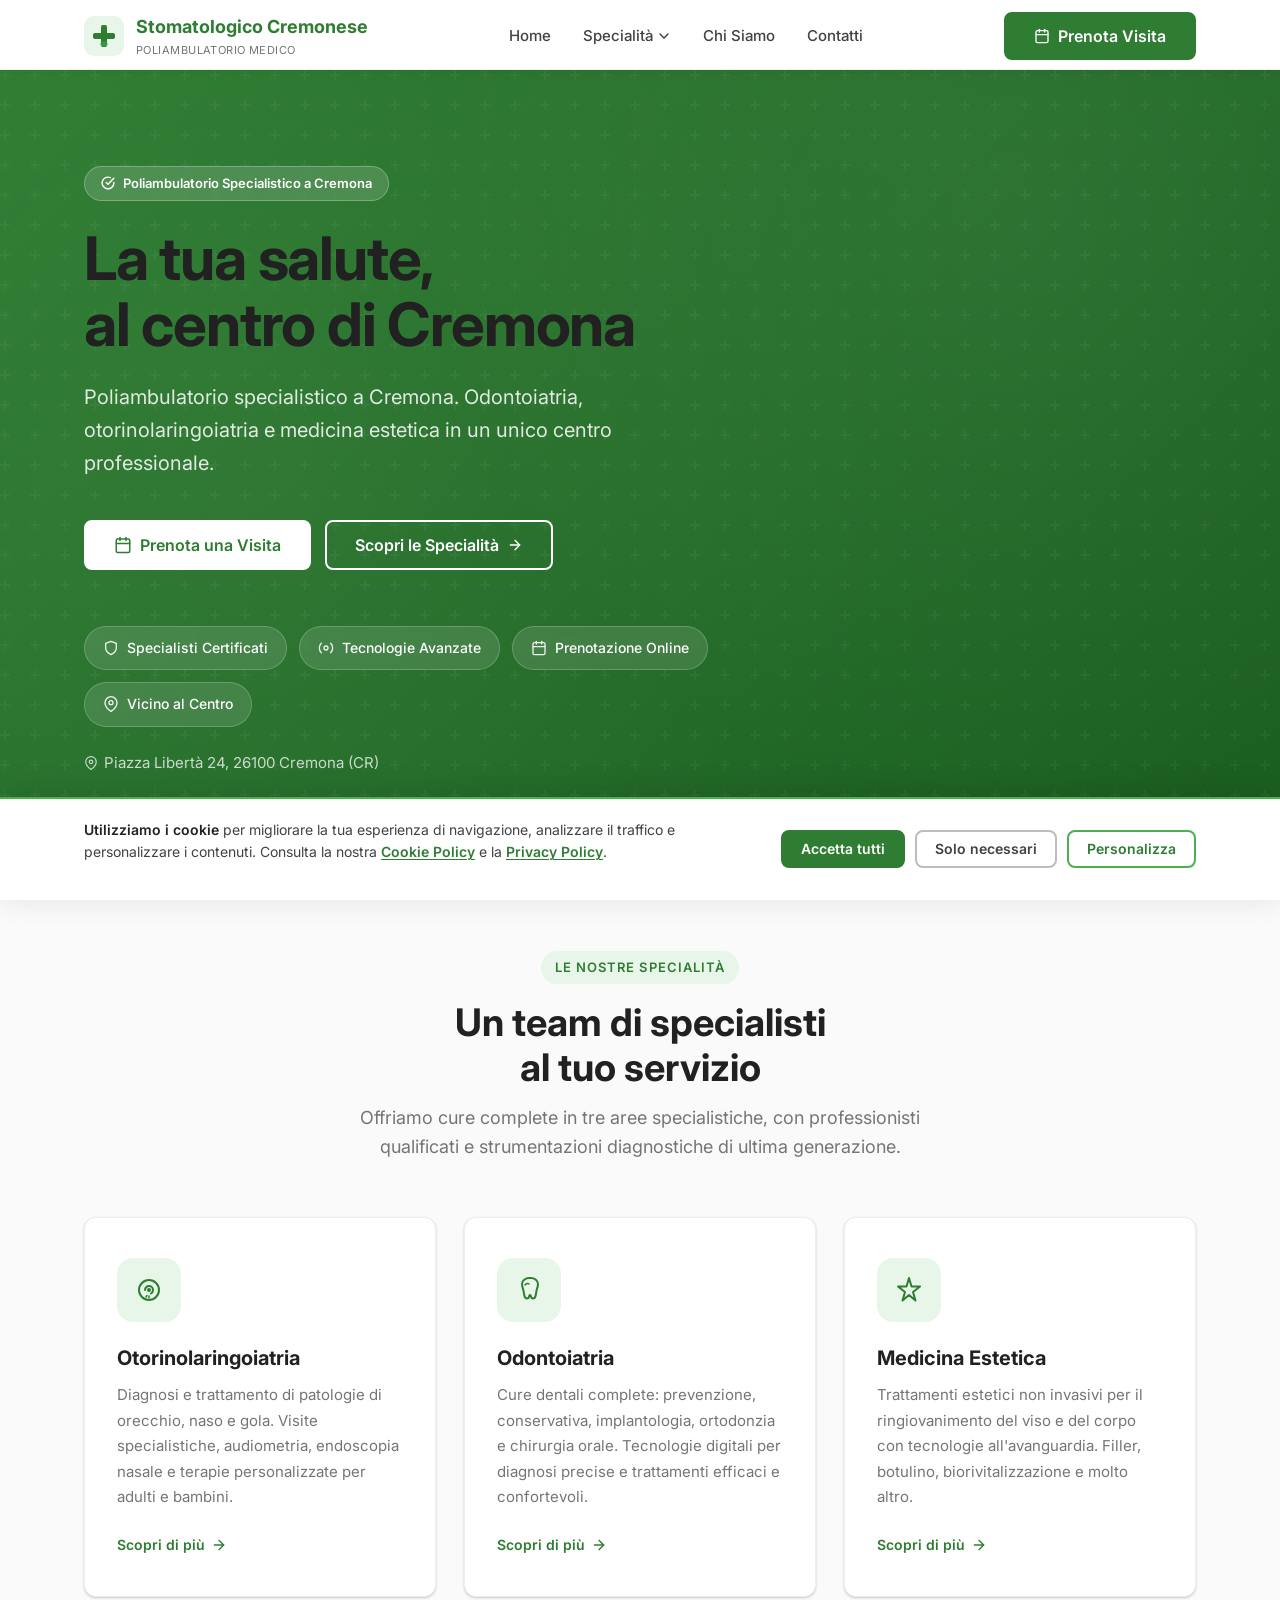
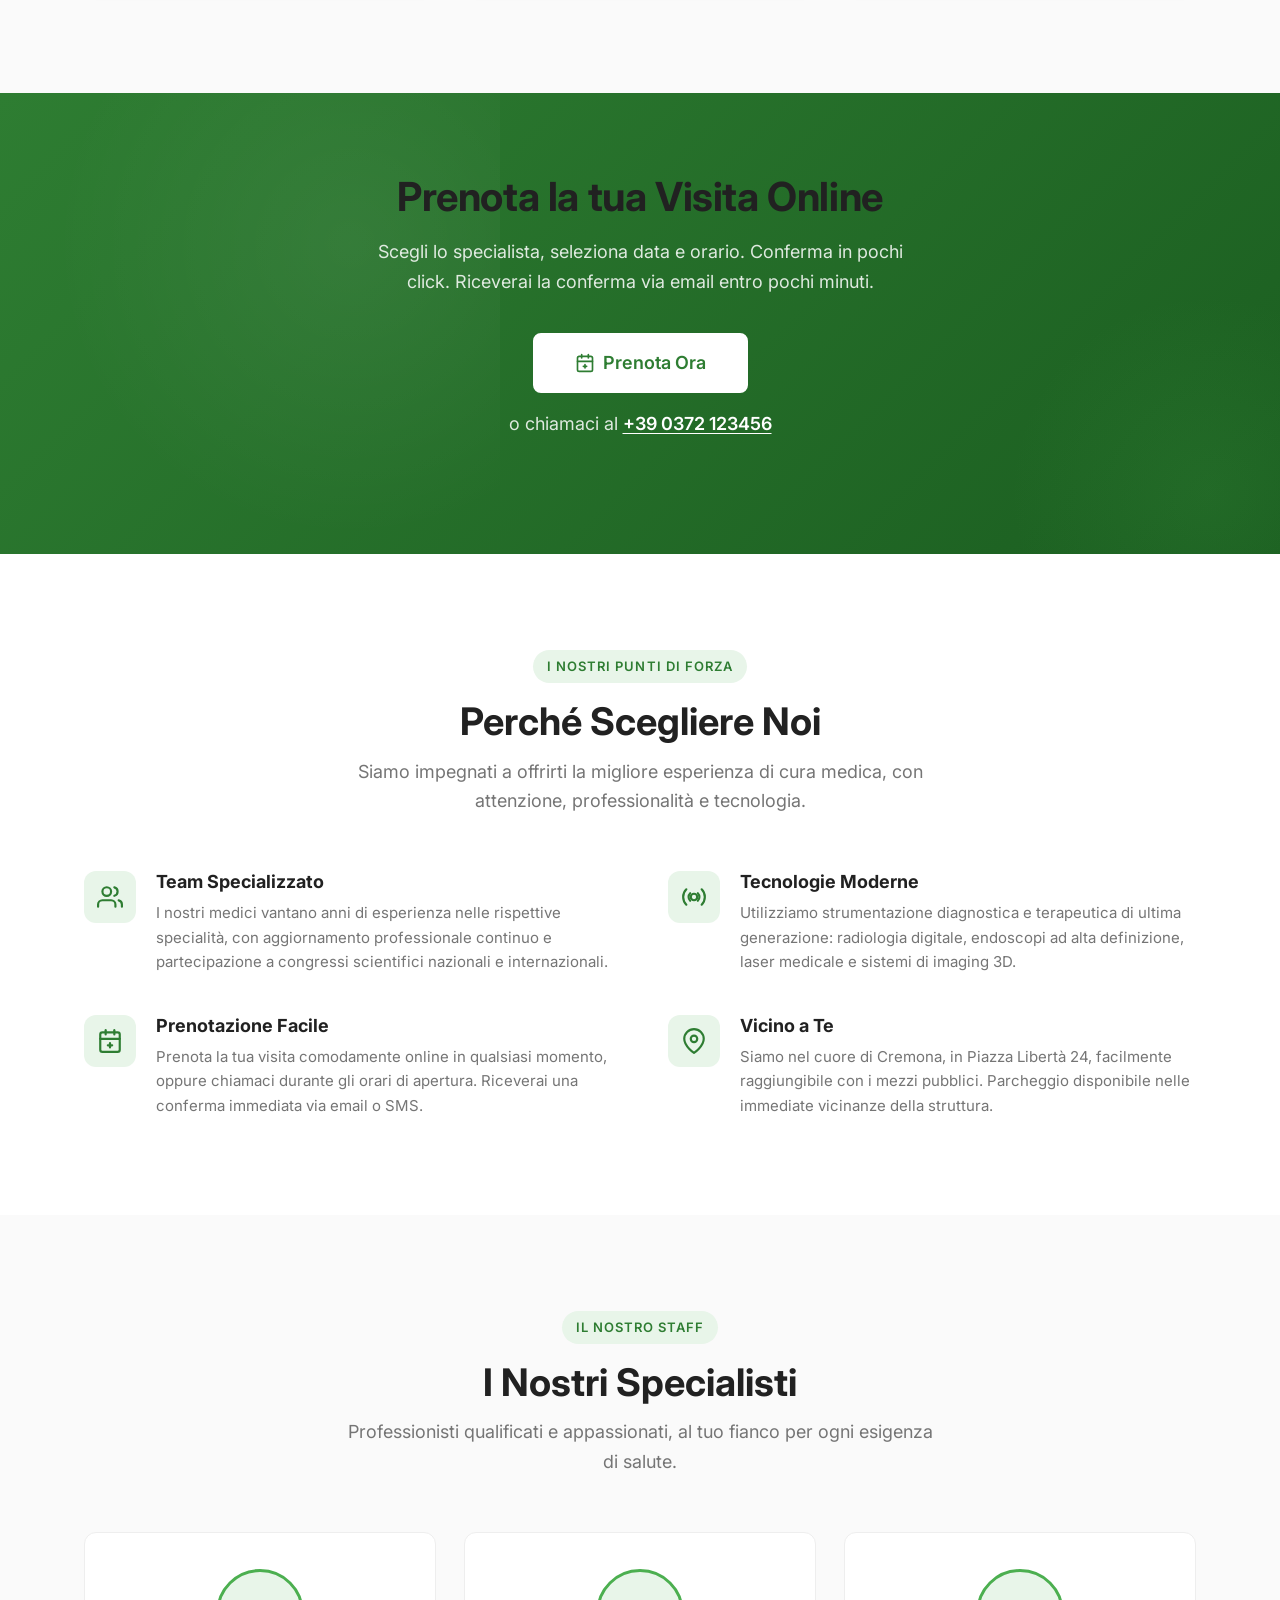
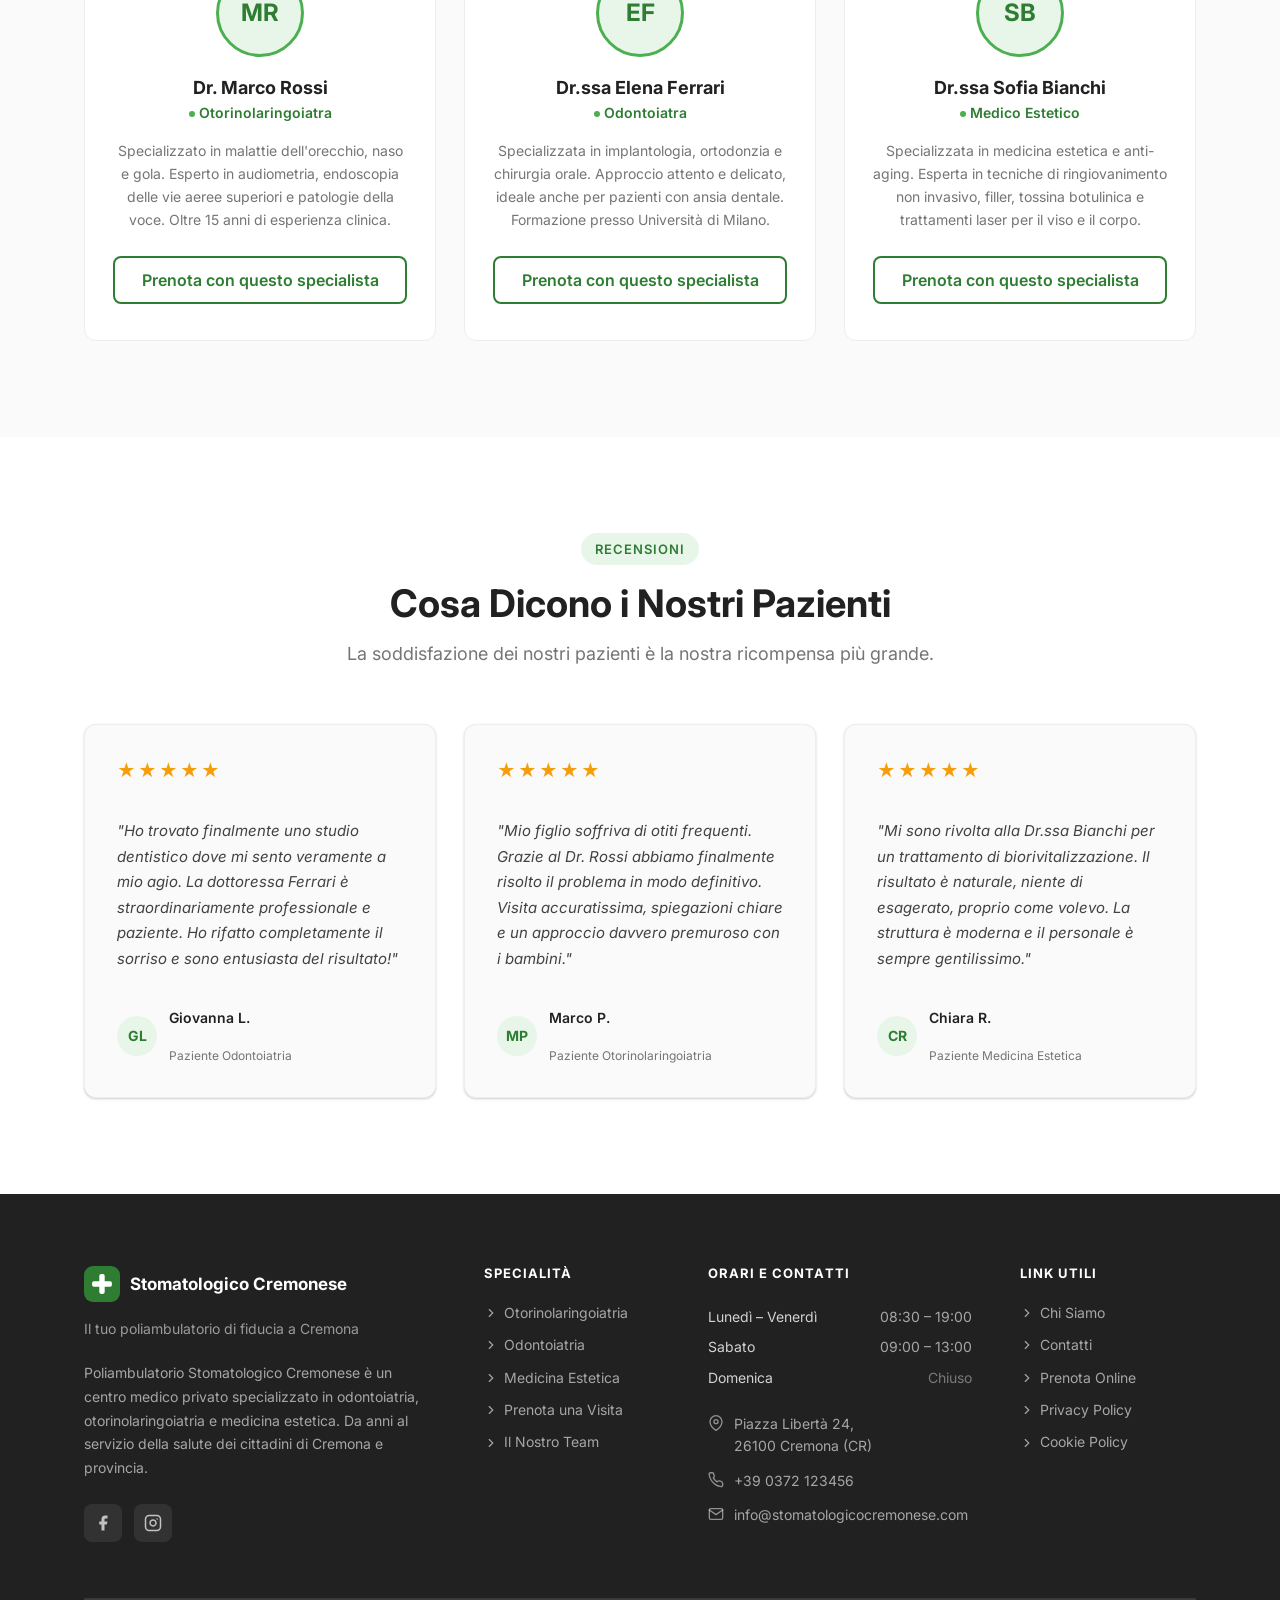
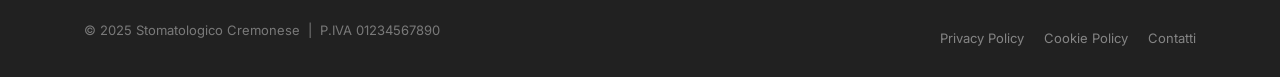
==== index.html @ 25b188da "Add initial site structure: homepage, CSS, specialty pages, booking and about pages - index.html: fu" ====
<!DOCTYPE html>
<html lang="it">
<head>
  <meta charset="UTF-8" />
  <meta name="viewport" content="width=device-width, initial-scale=1.0" />

  <!-- SEO -->
  <title>Poliambulatorio a Cremona | Dentista, Otorinolaringoiatra | Stomatologico Cremonese</title>
  <meta name="description" content="Poliambulatorio medico a Cremona. Specialisti in odontoiatria, otorinolaringoiatria e medicina estetica. Prenota online. Piazza Libertà 24, Cremona." />
  <meta name="keywords" content="poliambulatorio Cremona, dentista Cremona, otorinolaringoiatria Cremona, medicina estetica Cremona" />
  <link rel="canonical" href="https://www.stomatologicocremonese.com/" />
  <link rel="alternate" hreflang="it" href="https://www.stomatologicocremonese.com/" />

  <!-- Open Graph -->
  <meta property="og:type" content="website" />
  <meta property="og:locale" content="it_IT" />
  <meta property="og:title" content="Poliambulatorio a Cremona | Dentista, Otorinolaringoiatra | Stomatologico Cremonese" />
  <meta property="og:description" content="Poliambulatorio medico a Cremona. Specialisti in odontoiatria, otorinolaringoiatria e medicina estetica. Prenota online. Piazza Libertà 24, Cremona." />
  <meta property="og:image" content="https://www.stomatologicocremonese.com/images/og-image.jpg" />
  <meta property="og:url" content="https://www.stomatologicocremonese.com/" />

  <!-- Twitter Card -->
  <meta name="twitter:card" content="summary_large_image" />
  <meta name="twitter:title" content="Poliambulatorio a Cremona | Stomatologico Cremonese" />
  <meta name="twitter:description" content="Poliambulatorio medico a Cremona. Specialisti in odontoiatria, otorinolaringoiatria e medicina estetica. Prenota online." />
  <meta name="twitter:image" content="https://www.stomatologicocremonese.com/images/og-image.jpg" />

  <!-- Favicon -->
  <link rel="icon" type="image/svg+xml" href="/images/favicon.svg" />

  <!-- Fonts -->
  <link rel="preconnect" href="https://fonts.googleapis.com" />
  <link rel="preconnect" href="https://fonts.gstatic.com" crossorigin />
  <link href="https://fonts.googleapis.com/css2?family=Inter:wght@400;500;600;700&display=swap" rel="stylesheet" />

  <!-- Stylesheet -->
  <link rel="stylesheet" href="/css/style.css" />

  <!-- JSON-LD Structured Data -->
  <script type="application/ld+json">
  {
    "@context": "https://schema.org",
    "@type": "MedicalOrganization",
    "name": "Poliambulatorio Stomatologico Cremonese",
    "url": "https://www.stomatologicocremonese.com/",
    "logo": "https://www.stomatologicocremonese.com/images/logo.svg",
    "telephone": "+390372123456",
    "email": "info@stomatologicocremonese.com",
    "address": {
      "@type": "PostalAddress",
      "streetAddress": "Piazza Libertà 24",
      "addressLocality": "Cremona",
      "addressRegion": "CR",
      "postalCode": "26100",
      "addressCountry": "IT"
    },
    "medicalSpecialty": [
      "Otolaryngology",
      "Dentistry",
      "AestheticMedicine"
    ],
    "openingHoursSpecification": [
      {
        "@type": "OpeningHoursSpecification",
        "dayOfWeek": ["Monday","Tuesday","Wednesday","Thursday","Friday"],
        "opens": "08:30",
        "closes": "19:00"
      },
      {
        "@type": "OpeningHoursSpecification",
        "dayOfWeek": "Saturday",
        "opens": "09:00",
        "closes": "13:00"
      }
    ],
    "geo": {
      "@type": "GeoCoordinates",
      "latitude": 45.1333,
      "longitude": 10.0227
    }
  }
  </script>

  <style>
    *, *::before, *::after { box-sizing: border-box; margin: 0; padding: 0; }

    :root {
      --green-dark: #2E7D32;
      --green-mid: #388E3C;
      --green-light: #4CAF50;
      --green-xlight: #E8F5E9;
      --green-darkest: #1B5E20;
      --white: #ffffff;
      --gray-50: #FAFAFA;
      --gray-100: #F5F5F5;
      --gray-200: #EEEEEE;
      --gray-400: #BDBDBD;
      --gray-600: #757575;
      --gray-800: #424242;
      --gray-900: #212121;
      --font: 'Inter', system-ui, -apple-system, sans-serif;
      --radius: 12px;
      --radius-sm: 8px;
      --shadow: 0 4px 24px rgba(0,0,0,0.08);
      --shadow-md: 0 8px 32px rgba(0,0,0,0.12);
      --transition: 0.25s ease;
    }

    html { scroll-behavior: smooth; }

    body {
      font-family: var(--font);
      font-size: 16px;
      line-height: 1.6;
      color: var(--gray-900);
      background: var(--white);
      overflow-x: hidden;
    }

    a { color: inherit; text-decoration: none; }
    img { max-width: 100%; display: block; }
    ul { list-style: none; }

    .container {
      width: 100%;
      max-width: 1160px;
      margin: 0 auto;
      padding: 0 24px;
    }

    .section-label {
      display: inline-block;
      background: var(--green-xlight);
      color: var(--green-dark);
      font-size: 13px;
      font-weight: 600;
      letter-spacing: 0.08em;
      text-transform: uppercase;
      padding: 6px 14px;
      border-radius: 100px;
      margin-bottom: 16px;
    }

    .section-title {
      font-size: clamp(26px, 4vw, 38px);
      font-weight: 700;
      line-height: 1.2;
      color: var(--gray-900);
      margin-bottom: 12px;
    }

    .section-subtitle {
      font-size: 18px;
      color: var(--gray-600);
      max-width: 600px;
    }

    .section-header {
      text-align: center;
      margin-bottom: 56px;
    }

    .section-header .section-subtitle { margin: 0 auto; }

    .btn {
      display: inline-flex;
      align-items: center;
      gap: 8px;
      padding: 14px 28px;
      border-radius: var(--radius-sm);
      font-family: var(--font);
      font-size: 16px;
      font-weight: 600;
      cursor: pointer;
      border: 2px solid transparent;
      transition: all var(--transition);
      text-decoration: none;
      white-space: nowrap;
    }

    .btn-primary {
      background: var(--green-dark);
      color: var(--white);
      border-color: var(--green-dark);
    }
    .btn-primary:hover { background: var(--green-darkest); border-color: var(--green-darkest); }

    .btn-white {
      background: var(--white);
      color: var(--green-dark);
      border-color: var(--white);
    }
    .btn-white:hover { background: var(--green-xlight); }

    .btn-outline-white {
      background: transparent;
      color: var(--white);
      border-color: var(--white);
    }
    .btn-outline-white:hover { background: rgba(255,255,255,0.1); }

    .btn-outline {
      background: transparent;
      color: var(--green-dark);
      border-color: var(--green-dark);
    }
    .btn-outline:hover { background: var(--green-xlight); }

    /* ===================== HEADER / NAV ===================== */
    .site-header {
      position: sticky;
      top: 0;
      z-index: 1000;
      background: var(--white);
      border-bottom: 1px solid var(--gray-200);
      box-shadow: 0 2px 12px rgba(0,0,0,0.06);
    }

    .nav-inner {
      display: flex;
      align-items: center;
      justify-content: space-between;
      height: 72px;
      gap: 32px;
    }

    .nav-logo {
      display: flex;
      align-items: center;
      gap: 12px;
      font-weight: 700;
      font-size: 18px;
      color: var(--green-dark);
      flex-shrink: 0;
    }

    .nav-logo svg { flex-shrink: 0; }

    .nav-logo-text span {
      display: block;
      font-size: 11px;
      font-weight: 400;
      color: var(--gray-600);
      letter-spacing: 0.04em;
      text-transform: uppercase;
    }

    .nav-menu {
      display: flex;
      align-items: center;
      gap: 4px;
    }

    .nav-item { position: relative; }

    .nav-link {
      display: flex;
      align-items: center;
      gap: 4px;
      padding: 8px 14px;
      font-size: 15px;
      font-weight: 500;
      color: var(--gray-800);
      border-radius: var(--radius-sm);
      transition: all var(--transition);
      cursor: pointer;
      background: none;
      border: none;
      font-family: var(--font);
    }

    .nav-link:hover, .nav-link:focus-visible { background: var(--green-xlight); color: var(--green-dark); outline: none; }

    .nav-link svg { transition: transform var(--transition); }
    .nav-item:hover .nav-link svg, .nav-item:focus-within .nav-link svg { transform: rotate(180deg); }

    .dropdown {
      position: absolute;
      top: calc(100% + 8px);
      left: 0;
      min-width: 240px;
      background: var(--white);
      border: 1px solid var(--gray-200);
      border-radius: var(--radius);
      box-shadow: var(--shadow-md);
      padding: 8px;
      opacity: 0;
      visibility: hidden;
      transform: translateY(-8px);
      transition: all var(--transition);
      z-index: 100;
    }

    .nav-item:hover .dropdown,
    .nav-item:focus-within .dropdown { opacity: 1; visibility: visible; transform: translateY(0); }

    .dropdown-link {
      display: flex;
      align-items: center;
      gap: 10px;
      padding: 10px 14px;
      border-radius: var(--radius-sm);
      font-size: 14px;
      font-weight: 500;
      color: var(--gray-800);
      transition: all var(--transition);
    }

    .dropdown-link:hover { background: var(--green-xlight); color: var(--green-dark); }

    .dropdown-icon {
      width: 32px;
      height: 32px;
      background: var(--green-xlight);
      border-radius: 8px;
      display: flex;
      align-items: center;
      justify-content: center;
      flex-shrink: 0;
    }

    .nav-actions { display: flex; align-items: center; gap: 12px; }

    .hamburger {
      display: none;
      flex-direction: column;
      justify-content: center;
      gap: 5px;
      width: 40px;
      height: 40px;
      background: none;
      border: none;
      cursor: pointer;
      padding: 4px;
      border-radius: var(--radius-sm);
      transition: background var(--transition);
    }

    .hamburger:hover { background: var(--green-xlight); }

    .hamburger span {
      display: block;
      width: 24px;
      height: 2px;
      background: var(--gray-800);
      border-radius: 2px;
      transition: all var(--transition);
    }

    .nav-open .hamburger span:nth-child(1) { transform: translateY(7px) rotate(45deg); }
    .nav-open .hamburger span:nth-child(2) { opacity: 0; transform: scaleX(0); }
    .nav-open .hamburger span:nth-child(3) { transform: translateY(-7px) rotate(-45deg); }

    /* ===================== HERO ===================== */
    .hero {
      background: linear-gradient(135deg, var(--green-dark) 0%, var(--green-darkest) 100%);
      position: relative;
      overflow: hidden;
      padding: 96px 0 80px;
      color: var(--white);
    }

    .hero::before {
      content: '';
      position: absolute;
      inset: 0;
      background-image: radial-gradient(circle at 20% 50%, rgba(255,255,255,0.04) 0%, transparent 60%),
                        radial-gradient(circle at 80% 20%, rgba(255,255,255,0.05) 0%, transparent 50%);
    }

    .hero-pattern {
      position: absolute;
      inset: 0;
      opacity: 0.04;
      background-image: url("data:image/svg+xml,%3Csvg width='60' height='60' viewBox='0 0 60 60' xmlns='http://www.w3.org/2000/svg'%3E%3Cg fill='none' fill-rule='evenodd'%3E%3Cg fill='%23ffffff' fill-opacity='1'%3E%3Cpath d='M36 34v-4h-2v4h-4v2h4v4h2v-4h4v-2h-4zm0-30V0h-2v4h-4v2h4v4h2V6h4V4h-4zM6 34v-4H4v4H0v2h4v4h2v-4h4v-2H6zM6 4V0H4v4H0v2h4v4h2V6h4V4H6z'/%3E%3C/g%3E%3C/g%3E%3C/svg%3E");
    }

    .hero-inner {
      position: relative;
      z-index: 1;
      max-width: 760px;
    }

    .hero-badge {
      display: inline-flex;
      align-items: center;
      gap: 8px;
      background: rgba(255,255,255,0.15);
      border: 1px solid rgba(255,255,255,0.25);
      color: var(--white);
      font-size: 13px;
      font-weight: 600;
      padding: 6px 16px;
      border-radius: 100px;
      margin-bottom: 24px;
      backdrop-filter: blur(4px);
    }

    .hero h1 {
      font-size: clamp(34px, 5.5vw, 60px);
      font-weight: 700;
      line-height: 1.1;
      margin-bottom: 24px;
      letter-spacing: -0.02em;
    }

    .hero-sub {
      font-size: clamp(17px, 2vw, 20px);
      color: rgba(255,255,255,0.85);
      max-width: 600px;
      margin-bottom: 40px;
      line-height: 1.65;
    }

    .hero-actions {
      display: flex;
      flex-wrap: wrap;
      gap: 14px;
      margin-bottom: 56px;
    }

    .trust-badges {
      display: flex;
      flex-wrap: wrap;
      gap: 12px;
    }

    .trust-badge {
      display: flex;
      align-items: center;
      gap: 8px;
      background: rgba(255,255,255,0.12);
      border: 1px solid rgba(255,255,255,0.2);
      padding: 10px 18px;
      border-radius: 100px;
      font-size: 14px;
      font-weight: 500;
      color: var(--white);
      backdrop-filter: blur(4px);
    }

    .trust-badge svg { opacity: 0.9; }

    .hero-address {
      margin-top: 24px;
      font-size: 15px;
      color: rgba(255,255,255,0.75);
      display: flex;
      align-items: center;
      gap: 6px;
    }

    /* ===================== SPECIALITÀ ===================== */
    .specialita-section {
      padding: 96px 0;
      background: var(--gray-50);
    }

    .cards-grid {
      display: grid;
      grid-template-columns: repeat(3, 1fr);
      gap: 28px;
    }

    .specialty-card {
      background: var(--white);
      border: 1px solid var(--gray-200);
      border-radius: var(--radius);
      padding: 40px 32px;
      transition: all var(--transition);
      display: flex;
      flex-direction: column;
    }

    .specialty-card:hover {
      transform: translateY(-4px);
      box-shadow: var(--shadow-md);
      border-color: var(--green-light);
    }

    .card-icon {
      width: 64px;
      height: 64px;
      background: var(--green-xlight);
      border-radius: 16px;
      display: flex;
      align-items: center;
      justify-content: center;
      margin-bottom: 24px;
      transition: background var(--transition);
    }

    .specialty-card:hover .card-icon { background: var(--green-dark); }
    .specialty-card:hover .card-icon svg path,
    .specialty-card:hover .card-icon svg circle,
    .specialty-card:hover .card-icon svg rect,
    .specialty-card:hover .card-icon svg ellipse,
    .specialty-card:hover .card-icon svg polygon { stroke: var(--white) !important; fill: transparent; }

    .card-title {
      font-size: 20px;
      font-weight: 700;
      color: var(--gray-900);
      margin-bottom: 12px;
    }

    .card-desc {
      font-size: 15px;
      color: var(--gray-600);
      line-height: 1.7;
      flex: 1;
      margin-bottom: 24px;
    }

    .card-link {
      display: inline-flex;
      align-items: center;
      gap: 6px;
      font-size: 14px;
      font-weight: 600;
      color: var(--green-dark);
      transition: gap var(--transition);
    }

    .card-link:hover { gap: 10px; }

    /* ===================== BOOKING CTA ===================== */
    .booking-cta {
      background: linear-gradient(135deg, var(--green-dark) 0%, var(--green-darkest) 100%);
      padding: 80px 0;
      text-align: center;
      color: var(--white);
      position: relative;
      overflow: hidden;
    }

    .booking-cta::before {
      content: '';
      position: absolute;
      inset: 0;
      background-image: radial-gradient(circle at 70% 30%, rgba(255,255,255,0.06) 0%, transparent 60%);
    }

    .booking-cta-inner { position: relative; z-index: 1; }

    .booking-cta h2 {
      font-size: clamp(26px, 4vw, 40px);
      font-weight: 700;
      margin-bottom: 16px;
      letter-spacing: -0.01em;
    }

    .booking-cta p {
      font-size: 18px;
      color: rgba(255,255,255,0.85);
      max-width: 560px;
      margin: 0 auto 36px;
      line-height: 1.65;
    }

    .booking-cta-actions { display: flex; flex-direction: column; align-items: center; gap: 16px; }

    .booking-cta .btn-white {
      font-size: 18px;
      padding: 18px 40px;
    }

    .cta-phone {
      font-size: 15px;
      color: rgba(255,255,255,0.8);
    }

    .cta-phone a {
      color: var(--white);
      font-weight: 600;
      text-decoration: underline;
      text-underline-offset: 3px;
    }

    /* ===================== WHY US ===================== */
    .why-section {
      padding: 96px 0;
      background: var(--white);
    }

    .features-grid {
      display: grid;
      grid-template-columns: repeat(2, 1fr);
      gap: 40px 56px;
    }

    .feature-item {
      display: flex;
      gap: 20px;
      align-items: flex-start;
    }

    .feature-icon {
      width: 52px;
      height: 52px;
      background: var(--green-xlight);
      border-radius: 12px;
      display: flex;
      align-items: center;
      justify-content: center;
      flex-shrink: 0;
    }

    .feature-body h3 {
      font-size: 18px;
      font-weight: 700;
      color: var(--gray-900);
      margin-bottom: 8px;
    }

    .feature-body p {
      font-size: 15px;
      color: var(--gray-600);
      line-height: 1.65;
    }

    /* ===================== DOCTORS ===================== */
    .doctors-section {
      padding: 96px 0;
      background: var(--gray-50);
    }

    .doctors-grid {
      display: grid;
      grid-template-columns: repeat(3, 1fr);
      gap: 28px;
    }

    .doctor-card {
      background: var(--white);
      border: 1px solid var(--gray-200);
      border-radius: var(--radius);
      padding: 36px 28px;
      text-align: center;
      display: flex;
      flex-direction: column;
      align-items: center;
      transition: all var(--transition);
    }

    .doctor-card:hover {
      transform: translateY(-4px);
      box-shadow: var(--shadow-md);
    }

    .doctor-avatar {
      width: 88px;
      height: 88px;
      border-radius: 50%;
      background: var(--green-xlight);
      display: flex;
      align-items: center;
      justify-content: center;
      margin-bottom: 20px;
      border: 3px solid var(--green-light);
      font-size: 24px;
      font-weight: 700;
      color: var(--green-dark);
    }

    .doctor-name {
      font-size: 18px;
      font-weight: 700;
      color: var(--gray-900);
      margin-bottom: 4px;
    }

    .doctor-specialty {
      font-size: 14px;
      font-weight: 600;
      color: var(--green-dark);
      margin-bottom: 14px;
      display: inline-flex;
      align-items: center;
      gap: 4px;
    }

    .doctor-specialty::before {
      content: '';
      display: inline-block;
      width: 6px;
      height: 6px;
      background: var(--green-light);
      border-radius: 50%;
    }

    .doctor-bio {
      font-size: 14px;
      color: var(--gray-600);
      line-height: 1.65;
      margin-bottom: 24px;
      flex: 1;
    }

    /* ===================== TESTIMONIALS ===================== */
    .testimonials-section {
      padding: 96px 0;
      background: var(--white);
    }

    .testimonials-grid {
      display: grid;
      grid-template-columns: repeat(3, 1fr);
      gap: 28px;
    }

    .testimonial-card {
      background: var(--gray-50);
      border: 1px solid var(--gray-200);
      border-radius: var(--radius);
      padding: 32px;
      display: flex;
      flex-direction: column;
    }

    .stars {
      color: #F59E0B;
      font-size: 18px;
      letter-spacing: 2px;
      margin-bottom: 16px;
    }

    .testimonial-quote {
      font-size: 15px;
      color: var(--gray-800);
      line-height: 1.7;
      font-style: italic;
      flex: 1;
      margin-bottom: 20px;
    }

    .testimonial-author {
      display: flex;
      align-items: center;
      gap: 12px;
    }

    .author-avatar {
      width: 40px;
      height: 40px;
      border-radius: 50%;
      background: var(--green-xlight);
      display: flex;
      align-items: center;
      justify-content: center;
      font-size: 14px;
      font-weight: 700;
      color: var(--green-dark);
      flex-shrink: 0;
    }

    .author-name { font-size: 14px; font-weight: 600; color: var(--gray-900); }
    .author-label { font-size: 12px; color: var(--gray-600); }

    /* ===================== FOOTER ===================== */
    .site-footer {
      background: var(--gray-900);
      color: rgba(255,255,255,0.75);
      padding-top: 72px;
    }

    .footer-grid {
      display: grid;
      grid-template-columns: 2fr 1fr 1.5fr 1fr;
      gap: 48px;
      padding-bottom: 56px;
      border-bottom: 1px solid rgba(255,255,255,0.1);
    }

    .footer-logo {
      display: flex;
      align-items: center;
      gap: 10px;
      margin-bottom: 16px;
      color: var(--white);
      font-weight: 700;
      font-size: 17px;
    }

    .footer-tagline {
      font-size: 14px;
      color: rgba(255,255,255,0.55);
      margin-bottom: 20px;
    }

    .footer-desc {
      font-size: 14px;
      line-height: 1.7;
      color: rgba(255,255,255,0.6);
      margin-bottom: 24px;
    }

    .social-links { display: flex; gap: 12px; }

    .social-link {
      width: 38px;
      height: 38px;
      background: rgba(255,255,255,0.08);
      border-radius: 8px;
      display: flex;
      align-items: center;
      justify-content: center;
      transition: background var(--transition);
      color: rgba(255,255,255,0.7);
    }

    .social-link:hover { background: var(--green-dark); color: var(--white); }

    .footer-col-title {
      font-size: 13px;
      font-weight: 700;
      color: var(--white);
      text-transform: uppercase;
      letter-spacing: 0.08em;
      margin-bottom: 20px;
    }

    .footer-links { display: flex; flex-direction: column; gap: 10px; }

    .footer-links a {
      font-size: 14px;
      color: rgba(255,255,255,0.6);
      transition: color var(--transition);
      display: flex;
      align-items: center;
      gap: 6px;
    }

    .footer-links a:hover { color: var(--white); }

    .footer-contact-item {
      display: flex;
      gap: 10px;
      font-size: 14px;
      color: rgba(255,255,255,0.6);
      margin-bottom: 12px;
      align-items: flex-start;
    }

    .footer-contact-item svg { flex-shrink: 0; margin-top: 2px; }

    .footer-contact-item a { color: rgba(255,255,255,0.6); transition: color var(--transition); }
    .footer-contact-item a:hover { color: var(--white); }

    .hours-row {
      display: flex;
      justify-content: space-between;
      font-size: 14px;
      color: rgba(255,255,255,0.6);
      padding: 4px 0;
    }

    .hours-row span:first-child { color: rgba(255,255,255,0.8); }

    .footer-bottom {
      padding: 20px 0;
      display: flex;
      align-items: center;
      justify-content: space-between;
      flex-wrap: wrap;
      gap: 12px;
    }

    .footer-bottom-text {
      font-size: 13px;
      color: rgba(255,255,255,0.4);
    }

    .footer-bottom-links {
      display: flex;
      gap: 20px;
    }

    .footer-bottom-links a {
      font-size: 13px;
      color: rgba(255,255,255,0.45);
      transition: color var(--transition);
    }

    .footer-bottom-links a:hover { color: var(--white); }

    /* ===================== COOKIE BANNER ===================== */
    #cookie-banner {
      display: none;
      position: fixed;
      bottom: 0;
      left: 0;
      right: 0;
      z-index: 9999;
      background: var(--white);
      border-top: 2px solid var(--green-light);
      box-shadow: 0 -4px 32px rgba(0,0,0,0.12);
      padding: 20px 0;
    }

    #cookie-banner.show { display: block; }

    .cookie-inner {
      display: flex;
      align-items: center;
      gap: 24px;
      flex-wrap: wrap;
    }

    .cookie-text {
      flex: 1;
      font-size: 14px;
      color: var(--gray-800);
      min-width: 240px;
    }

    .cookie-text a {
      color: var(--green-dark);
      font-weight: 600;
      text-decoration: underline;
      text-underline-offset: 2px;
    }

    .cookie-actions {
      display: flex;
      gap: 10px;
      flex-wrap: wrap;
    }

    .cookie-actions .btn {
      padding: 10px 18px;
      font-size: 14px;
    }

    .btn-cookie-accept {
      background: var(--green-dark);
      color: var(--white);
      border: 2px solid var(--green-dark);
    }

    .btn-cookie-accept:hover { background: var(--green-darkest); }

    .btn-cookie-necessary {
      background: transparent;
      color: var(--gray-800);
      border: 2px solid var(--gray-400);
    }

    .btn-cookie-necessary:hover { background: var(--gray-100); }

    .btn-cookie-customize {
      background: transparent;
      color: var(--green-dark);
      border: 2px solid var(--green-light);
    }

    .btn-cookie-customize:hover { background: var(--green-xlight); }

    /* ===================== RESPONSIVE ===================== */
    @media (max-width: 1024px) {
      .footer-grid { grid-template-columns: 1fr 1fr; gap: 32px; }
      .cards-grid, .doctors-grid, .testimonials-grid { grid-template-columns: repeat(2, 1fr); }
      .features-grid { gap: 32px 40px; }
    }

    @media (max-width: 768px) {
      .nav-menu, .nav-actions .btn { display: none; }
      .hamburger { display: flex; }

      .nav-menu.open {
        display: flex;
        flex-direction: column;
        position: fixed;
        top: 72px;
        left: 0;
        right: 0;
        bottom: 0;
        background: var(--white);
        padding: 24px;
        gap: 4px;
        overflow-y: auto;
        border-top: 1px solid var(--gray-200);
        z-index: 999;
      }

      .nav-menu.open .nav-link {
        padding: 12px 16px;
        font-size: 17px;
        border-radius: var(--radius-sm);
      }

      .nav-menu.open .dropdown {
        position: static;
        opacity: 1;
        visibility: visible;
        transform: none;
        box-shadow: none;
        border: none;
        border-left: 3px solid var(--green-light);
        border-radius: 0;
        padding-left: 16px;
        margin-top: 4px;
      }

      .nav-menu.open .nav-item:hover .dropdown,
      .nav-menu.open .nav-item:focus-within .dropdown { opacity: 1; visibility: visible; }

      .hero { padding: 64px 0 56px; }
      .hero-actions { flex-direction: column; align-items: flex-start; }
      .trust-badges { gap: 8px; }
      .trust-badge { font-size: 12px; padding: 8px 14px; }

      .cards-grid, .doctors-grid, .testimonials-grid { grid-template-columns: 1fr; }
      .features-grid { grid-template-columns: 1fr; }

      .footer-grid { grid-template-columns: 1fr; gap: 32px; }
      .footer-bottom { flex-direction: column; text-align: center; }

      .cookie-inner { flex-direction: column; align-items: flex-start; }

      .section-header { margin-bottom: 40px; }
      .specialita-section, .why-section, .doctors-section, .testimonials-section { padding: 64px 0; }
      .booking-cta { padding: 56px 0; }
    }

    @media (max-width: 480px) {
      .footer-bottom-links { flex-wrap: wrap; justify-content: center; gap: 12px; }
      .hero h1 { font-size: 30px; }
    }

    /* Animate on scroll helper */
    [data-aos] {
      opacity: 0;
      transform: translateY(24px);
      transition: opacity 0.55s ease, transform 0.55s ease;
    }
    [data-aos].aos-animate {
      opacity: 1;
      transform: translateY(0);
    }
    [data-aos="fade-up"]:nth-child(2) { transition-delay: 0.1s; }
    [data-aos="fade-up"]:nth-child(3) { transition-delay: 0.2s; }

    /* Focus styles for accessibility */
    :focus-visible {
      outline: 3px solid var(--green-light);
      outline-offset: 2px;
    }
  </style>
</head>
<body>

  <!-- ============================================================
       HEADER / NAVIGATION
  ============================================================ -->
  <header class="site-header" role="banner">
    <div class="container">
      <nav class="nav-inner" aria-label="Navigazione principale">

        <!-- Logo -->
        <a href="/" class="nav-logo" aria-label="Stomatologico Cremonese - Homepage">
          <svg width="40" height="40" viewBox="0 0 40 40" fill="none" xmlns="http://www.w3.org/2000/svg" aria-hidden="true">
            <rect width="40" height="40" rx="10" fill="#E8F5E9"/>
            <!-- Medical Cross -->
            <rect x="17" y="9" width="6" height="22" rx="2" fill="#2E7D32"/>
            <rect x="9" y="17" width="22" height="6" rx="2" fill="#2E7D32"/>
            <!-- Small tooth shape at bottom -->
            <ellipse cx="20" cy="28" rx="4" ry="2.5" fill="#4CAF50" opacity="0.5"/>
          </svg>
          <div class="nav-logo-text">
            Stomatologico Cremonese
            <span>Poliambulatorio Medico</span>
          </div>
        </a>

        <!-- Nav Links -->
        <ul class="nav-menu" id="nav-menu" role="menubar">
          <li class="nav-item" role="none">
            <a href="/" class="nav-link" role="menuitem" aria-current="page">Home</a>
          </li>
          <li class="nav-item" role="none">
            <button class="nav-link" role="menuitem" aria-haspopup="true" aria-expanded="false" aria-label="Specialità - apri sottomenu">
              Specialità
              <svg width="14" height="14" viewBox="0 0 14 14" fill="none" aria-hidden="true">
                <path d="M3 5L7 9L11 5" stroke="#424242" stroke-width="1.5" stroke-linecap="round" stroke-linejoin="round"/>
              </svg>
            </button>
            <ul class="dropdown" role="menu" aria-label="Specialità mediche">
              <li role="none">
                <a href="/specialita/otorinolaringoiatria/" class="dropdown-link" role="menuitem">
                  <span class="dropdown-icon" aria-hidden="true">
                    <svg width="18" height="18" viewBox="0 0 24 24" fill="none" stroke="#2E7D32" stroke-width="2" stroke-linecap="round" stroke-linejoin="round">
                      <path d="M12 2C6.48 2 2 6.48 2 12s4.48 10 10 10 10-4.48 10-10S17.52 2 12 2z"/>
                      <path d="M8 12c0-2.21 1.79-4 4-4s4 1.79 4 4"/>
                      <circle cx="12" cy="12" r="1.5" fill="#2E7D32"/>
                    </svg>
                  </span>
                  Otorinolaringoiatria
                </a>
              </li>
              <li role="none">
                <a href="/specialita/odontoiatria/" class="dropdown-link" role="menuitem">
                  <span class="dropdown-icon" aria-hidden="true">
                    <svg width="18" height="18" viewBox="0 0 24 24" fill="none" stroke="#2E7D32" stroke-width="2" stroke-linecap="round" stroke-linejoin="round">
                      <path d="M12 2C9 2 6 4 6 7c0 2 .5 3.5 1 5 .5 2 .5 4 1 6 .3 1.3 1 2 2 2s1.5-.8 2-2c.5-1.2.5-2.5 1-2.5s.5 1.3 1 2.5c.5 1.2 1 2 2 2s1.7-.7 2-2c.5-2 .5-4 1-6 .5-1.5 1-3 1-5 0-3-3-5-6-5z"/>
                    </svg>
                  </span>
                  Odontoiatria
                </a>
              </li>
              <li role="none">
                <a href="/specialita/medicina-estetica/" class="dropdown-link" role="menuitem">
                  <span class="dropdown-icon" aria-hidden="true">
                    <svg width="18" height="18" viewBox="0 0 24 24" fill="none" stroke="#2E7D32" stroke-width="2" stroke-linecap="round" stroke-linejoin="round">
                      <polygon points="12,2 15.09,8.26 22,9.27 17,14.14 18.18,21.02 12,17.77 5.82,21.02 7,14.14 2,9.27 8.91,8.26"/>
                    </svg>
                  </span>
                  Medicina Estetica
                </a>
              </li>
            </ul>
          </li>
          <li class="nav-item" role="none">
            <a href="/chi-siamo/" class="nav-link" role="menuitem">Chi Siamo</a>
          </li>
          <li class="nav-item" role="none">
            <a href="/contatti/" class="nav-link" role="menuitem">Contatti</a>
          </li>
        </ul>

        <!-- CTA + Hamburger -->
        <div class="nav-actions">
          <a href="/prenota/" class="btn btn-primary" aria-label="Prenota una visita medica online">
            <svg width="16" height="16" viewBox="0 0 24 24" fill="none" stroke="currentColor" stroke-width="2" stroke-linecap="round" stroke-linejoin="round" aria-hidden="true">
              <rect x="3" y="4" width="18" height="18" rx="2" ry="2"/>
              <line x1="16" y1="2" x2="16" y2="6"/>
              <line x1="8" y1="2" x2="8" y2="6"/>
              <line x1="3" y1="10" x2="21" y2="10"/>
            </svg>
            Prenota Visita
          </a>
          <button class="hamburger" id="hamburger-btn" aria-label="Apri menu di navigazione" aria-expanded="false" aria-controls="nav-menu">
            <span></span>
            <span></span>
            <span></span>
          </button>
        </div>

      </nav>
    </div>
  </header>


  <!-- ============================================================
       HERO SECTION
  ============================================================ -->
  <section class="hero" aria-label="Benvenuti al Poliambulatorio Stomatologico Cremonese">
    <div class="hero-pattern" aria-hidden="true"></div>
    <div class="container">
      <div class="hero-inner">

        <div class="hero-badge" aria-label="Poliambulatorio a Cremona dal 2005">
          <svg width="14" height="14" viewBox="0 0 24 24" fill="none" stroke="currentColor" stroke-width="2.5" stroke-linecap="round" aria-hidden="true">
            <path d="M22 11.08V12a10 10 0 1 1-5.93-9.14"/>
            <polyline points="22 4 12 14.01 9 11.01"/>
          </svg>
          Poliambulatorio Specialistico a Cremona
        </div>

        <h1>La tua salute,<br />al centro di Cremona</h1>

        <p class="hero-sub">
          Poliambulatorio specialistico a Cremona. Odontoiatria, otorinolaringoiatria e medicina estetica in un unico centro professionale.
        </p>

        <div class="hero-actions">
          <a href="/prenota/" class="btn btn-white" aria-label="Prenota una visita medica online">
            <svg width="18" height="18" viewBox="0 0 24 24" fill="none" stroke="currentColor" stroke-width="2" stroke-linecap="round" stroke-linejoin="round" aria-hidden="true">
              <rect x="3" y="4" width="18" height="18" rx="2" ry="2"/>
              <line x1="16" y1="2" x2="16" y2="6"/>
              <line x1="8" y1="2" x2="8" y2="6"/>
              <line x1="3" y1="10" x2="21" y2="10"/>
            </svg>
            Prenota una Visita
          </a>
          <a href="#specialita" class="btn btn-outline-white" aria-label="Scopri le nostre specialità mediche">
            Scopri le Specialità
            <svg width="16" height="16" viewBox="0 0 24 24" fill="none" stroke="currentColor" stroke-width="2" stroke-linecap="round" stroke-linejoin="round" aria-hidden="true">
              <line x1="5" y1="12" x2="19" y2="12"/>
              <polyline points="12 5 19 12 12 19"/>
            </svg>
          </a>
        </div>

        <div class="trust-badges" role="list" aria-label="Punti di forza del poliambulatorio">
          <div class="trust-badge" role="listitem">
            <svg width="16" height="16" viewBox="0 0 24 24" fill="none" stroke="currentColor" stroke-width="2" stroke-linecap="round" stroke-linejoin="round" aria-hidden="true">
              <path d="M12 22s8-4 8-10V5l-8-3-8 3v7c0 6 8 10 8 10z"/>
            </svg>
            Specialisti Certificati
          </div>
          <div class="trust-badge" role="listitem">
            <svg width="16" height="16" viewBox="0 0 24 24" fill="none" stroke="currentColor" stroke-width="2" stroke-linecap="round" stroke-linejoin="round" aria-hidden="true">
              <circle cx="12" cy="12" r="3"/>
              <path d="M19.07 4.93a10 10 0 0 1 0 14.14"/>
              <path d="M4.93 4.93a10 10 0 0 0 0 14.14"/>
            </svg>
            Tecnologie Avanzate
          </div>
          <div class="trust-badge" role="listitem">
            <svg width="16" height="16" viewBox="0 0 24 24" fill="none" stroke="currentColor" stroke-width="2" stroke-linecap="round" stroke-linejoin="round" aria-hidden="true">
              <rect x="3" y="4" width="18" height="18" rx="2" ry="2"/>
              <line x1="16" y1="2" x2="16" y2="6"/>
              <line x1="8" y1="2" x2="8" y2="6"/>
              <line x1="3" y1="10" x2="21" y2="10"/>
            </svg>
            Prenotazione Online
          </div>
          <div class="trust-badge" role="listitem">
            <svg width="16" height="16" viewBox="0 0 24 24" fill="none" stroke="currentColor" stroke-width="2" stroke-linecap="round" stroke-linejoin="round" aria-hidden="true">
              <path d="M21 10c0 7-9 13-9 13s-9-6-9-13a9 9 0 0 1 18 0z"/>
              <circle cx="12" cy="10" r="3"/>
            </svg>
            Vicino al Centro
          </div>
        </div>

        <p class="hero-address" aria-label="Indirizzo del poliambulatorio">
          <svg width="14" height="14" viewBox="0 0 24 24" fill="none" stroke="currentColor" stroke-width="2" stroke-linecap="round" stroke-linejoin="round" aria-hidden="true">
            <path d="M21 10c0 7-9 13-9 13s-9-6-9-13a9 9 0 0 1 18 0z"/>
            <circle cx="12" cy="10" r="3"/>
          </svg>
          Piazza Libertà 24, 26100 Cremona (CR)
        </p>

      </div>
    </div>
  </section>


  <!-- ============================================================
       SPECIALITÀ SECTION
  ============================================================ -->
  <section class="specialita-section" id="specialita" aria-labelledby="specialita-title">
    <div class="container">
      <header class="section-header">
        <span class="section-label">Le Nostre Specialità</span>
        <h2 class="section-title" id="specialita-title">Un team di specialisti<br />al tuo servizio</h2>
        <p class="section-subtitle">Offriamo cure complete in tre aree specialistiche, con professionisti qualificati e strumentazioni diagnostiche di ultima generazione.</p>
      </header>

      <div class="cards-grid">

        <!-- Otorinolaringoiatria -->
        <article class="specialty-card" data-aos="fade-up" aria-labelledby="spec-orl-title">
          <div class="card-icon" aria-hidden="true">
            <svg width="32" height="32" viewBox="0 0 32 32" fill="none" xmlns="http://www.w3.org/2000/svg">
              <!-- Stylized ear/wave icon -->
              <circle cx="16" cy="16" r="10" stroke="#2E7D32" stroke-width="2"/>
              <path d="M12 16c0-2.2 1.8-4 4-4s4 1.8 4 4c0 1.5-.8 2.8-2 3.5" stroke="#2E7D32" stroke-width="2" stroke-linecap="round"/>
              <circle cx="16" cy="16" r="2" fill="#2E7D32"/>
              <path d="M16 22v2M13 23l1-1.5" stroke="#2E7D32" stroke-width="1.5" stroke-linecap="round"/>
            </svg>
          </div>
          <h3 class="card-title" id="spec-orl-title">Otorinolaringoiatria</h3>
          <p class="card-desc">Diagnosi e trattamento di patologie di orecchio, naso e gola. Visite specialistiche, audiometria, endoscopia nasale e terapie personalizzate per adulti e bambini.</p>
          <a href="/specialita/otorinolaringoiatria/" class="card-link" aria-label="Scopri di più sull'Otorinolaringoiatria">
            Scopri di più
            <svg width="16" height="16" viewBox="0 0 24 24" fill="none" stroke="currentColor" stroke-width="2" stroke-linecap="round" stroke-linejoin="round" aria-hidden="true">
              <line x1="5" y1="12" x2="19" y2="12"/>
              <polyline points="12 5 19 12 12 19"/>
            </svg>
          </a>
        </article>

        <!-- Odontoiatria -->
        <article class="specialty-card" data-aos="fade-up" aria-labelledby="spec-odonto-title">
          <div class="card-icon" aria-hidden="true">
            <svg width="32" height="32" viewBox="0 0 32 32" fill="none" xmlns="http://www.w3.org/2000/svg">
              <!-- Tooth shape -->
              <path d="M16 4C12.5 4 9 6.5 9 10c0 2 .6 3.8 1.2 5.5.6 2 .7 4.2 1.3 6.5.4 1.5 1.2 2.5 2.5 2.5 1 0 1.8-.8 2-1.8.2-.8.4-1.7 1-1.7s.8.9 1 1.7c.2 1 1 1.8 2 1.8 1.3 0 2.1-1 2.5-2.5.6-2.3.7-4.5 1.3-6.5.6-1.7 1.2-3.5 1.2-5.5 0-3.5-3.5-6-7-6z" stroke="#2E7D32" stroke-width="2" stroke-linejoin="round"/>
              <path d="M12 11c1-1.5 3-2 4-1" stroke="#2E7D32" stroke-width="1.5" stroke-linecap="round"/>
            </svg>
          </div>
          <h3 class="card-title" id="spec-odonto-title">Odontoiatria</h3>
          <p class="card-desc">Cure dentali complete: prevenzione, conservativa, implantologia, ortodonzia e chirurgia orale. Tecnologie digitali per diagnosi precise e trattamenti efficaci e confortevoli.</p>
          <a href="/specialita/odontoiatria/" class="card-link" aria-label="Scopri di più sull'Odontoiatria">
            Scopri di più
            <svg width="16" height="16" viewBox="0 0 24 24" fill="none" stroke="currentColor" stroke-width="2" stroke-linecap="round" stroke-linejoin="round" aria-hidden="true">
              <line x1="5" y1="12" x2="19" y2="12"/>
              <polyline points="12 5 19 12 12 19"/>
            </svg>
          </a>
        </article>

        <!-- Medicina Estetica -->
        <article class="specialty-card" data-aos="fade-up" aria-labelledby="spec-estetica-title">
          <div class="card-icon" aria-hidden="true">
            <svg width="32" height="32" viewBox="0 0 32 32" fill="none" xmlns="http://www.w3.org/2000/svg">
              <!-- Sparkle/Star shape -->
              <polygon points="16,4 18.5,12.5 27,12.5 20,18 22.5,26.5 16,21 9.5,26.5 12,18 5,12.5 13.5,12.5" stroke="#2E7D32" stroke-width="2" stroke-linejoin="round"/>
            </svg>
          </div>
          <h3 class="card-title" id="spec-estetica-title">Medicina Estetica</h3>
          <p class="card-desc">Trattamenti estetici non invasivi per il ringiovanimento del viso e del corpo con tecnologie all'avanguardia. Filler, botulino, biorivitalizzazione e molto altro.</p>
          <a href="/specialita/medicina-estetica/" class="card-link" aria-label="Scopri di più sulla Medicina Estetica">
            Scopri di più
            <svg width="16" height="16" viewBox="0 0 24 24" fill="none" stroke="currentColor" stroke-width="2" stroke-linecap="round" stroke-linejoin="round" aria-hidden="true">
              <line x1="5" y1="12" x2="19" y2="12"/>
              <polyline points="12 5 19 12 12 19"/>
            </svg>
          </a>
        </article>

      </div>
    </div>
  </section>


  <!-- ============================================================
       BOOKING CTA SECTION
  ============================================================ -->
  <section class="booking-cta" aria-labelledby="booking-title">
    <div class="container">
      <div class="booking-cta-inner">
        <h2 id="booking-title">Prenota la tua Visita Online</h2>
        <p>Scegli lo specialista, seleziona data e orario. Conferma in pochi click. Riceverai la conferma via email entro pochi minuti.</p>
        <div class="booking-cta-actions">
          <a href="/prenota/" class="btn btn-white" aria-label="Prenota una visita medica online">
            <svg width="20" height="20" viewBox="0 0 24 24" fill="none" stroke="currentColor" stroke-width="2" stroke-linecap="round" stroke-linejoin="round" aria-hidden="true">
              <rect x="3" y="4" width="18" height="18" rx="2" ry="2"/>
              <line x1="16" y1="2" x2="16" y2="6"/>
              <line x1="8" y1="2" x2="8" y2="6"/>
              <line x1="3" y1="10" x2="21" y2="10"/>
              <line x1="12" y1="14" x2="12" y2="18"/>
              <line x1="10" y1="16" x2="14" y2="16"/>
            </svg>
            Prenota Ora
          </a>
          <p class="cta-phone">
            o chiamaci al <a href="tel:+390372123456" aria-label="Chiama il poliambulatorio al numero +39 0372 123456">+39 0372 123456</a>
          </p>
        </div>
      </div>
    </div>
  </section>


  <!-- ============================================================
       WHY CHOOSE US SECTION
  ============================================================ -->
  <section class="why-section" aria-labelledby="why-title">
    <div class="container">
      <header class="section-header">
        <span class="section-label">I Nostri Punti di Forza</span>
        <h2 class="section-title" id="why-title">Perché Scegliere Noi</h2>
        <p class="section-subtitle">Siamo impegnati a offrirti la migliore esperienza di cura medica, con attenzione, professionalità e tecnologia.</p>
      </header>

      <div class="features-grid">

        <div class="feature-item">
          <div class="feature-icon" aria-hidden="true">
            <svg width="26" height="26" viewBox="0 0 24 24" fill="none" stroke="#2E7D32" stroke-width="2" stroke-linecap="round" stroke-linejoin="round">
              <path d="M17 21v-2a4 4 0 0 0-4-4H5a4 4 0 0 0-4 4v2"/>
              <circle cx="9" cy="7" r="4"/>
              <path d="M23 21v-2a4 4 0 0 0-3-3.87"/>
              <path d="M16 3.13a4 4 0 0 1 0 7.75"/>
            </svg>
          </div>
          <div class="feature-body">
            <h3>Team Specializzato</h3>
            <p>I nostri medici vantano anni di esperienza nelle rispettive specialità, con aggiornamento professionale continuo e partecipazione a congressi scientifici nazionali e internazionali.</p>
          </div>
        </div>

        <div class="feature-item">
          <div class="feature-icon" aria-hidden="true">
            <svg width="26" height="26" viewBox="0 0 24 24" fill="none" stroke="#2E7D32" stroke-width="2" stroke-linecap="round" stroke-linejoin="round">
              <circle cx="12" cy="12" r="3"/>
              <path d="M19.07 4.93a10 10 0 0 1 0 14.14M4.93 4.93a10 10 0 0 0 0 14.14"/>
              <path d="M15.54 8.46a5 5 0 0 1 0 7.07M8.46 8.46a5 5 0 0 0 0 7.07"/>
            </svg>
          </div>
          <div class="feature-body">
            <h3>Tecnologie Moderne</h3>
            <p>Utilizziamo strumentazione diagnostica e terapeutica di ultima generazione: radiologia digitale, endoscopi ad alta definizione, laser medicale e sistemi di imaging 3D.</p>
          </div>
        </div>

        <div class="feature-item">
          <div class="feature-icon" aria-hidden="true">
            <svg width="26" height="26" viewBox="0 0 24 24" fill="none" stroke="#2E7D32" stroke-width="2" stroke-linecap="round" stroke-linejoin="round">
              <rect x="3" y="4" width="18" height="18" rx="2" ry="2"/>
              <line x1="16" y1="2" x2="16" y2="6"/>
              <line x1="8" y1="2" x2="8" y2="6"/>
              <line x1="3" y1="10" x2="21" y2="10"/>
              <line x1="12" y1="14" x2="12" y2="18"/>
              <line x1="10" y1="16" x2="14" y2="16"/>
            </svg>
          </div>
          <div class="feature-body">
            <h3>Prenotazione Facile</h3>
            <p>Prenota la tua visita comodamente online in qualsiasi momento, oppure chiamaci durante gli orari di apertura. Riceverai una conferma immediata via email o SMS.</p>
          </div>
        </div>

        <div class="feature-item">
          <div class="feature-icon" aria-hidden="true">
            <svg width="26" height="26" viewBox="0 0 24 24" fill="none" stroke="#2E7D32" stroke-width="2" stroke-linecap="round" stroke-linejoin="round">
              <path d="M21 10c0 7-9 13-9 13s-9-6-9-13a9 9 0 0 1 18 0z"/>
              <circle cx="12" cy="10" r="3"/>
            </svg>
          </div>
          <div class="feature-body">
            <h3>Vicino a Te</h3>
            <p>Siamo nel cuore di Cremona, in Piazza Libertà 24, facilmente raggiungibile con i mezzi pubblici. Parcheggio disponibile nelle immediate vicinanze della struttura.</p>
          </div>
        </div>

      </div>
    </div>
  </section>


  <!-- ============================================================
       DOCTORS PREVIEW SECTION
  ============================================================ -->
  <section class="doctors-section" aria-labelledby="doctors-title">
    <div class="container">
      <header class="section-header">
        <span class="section-label">Il Nostro Staff</span>
        <h2 class="section-title" id="doctors-title">I Nostri Specialisti</h2>
        <p class="section-subtitle">Professionisti qualificati e appassionati, al tuo fianco per ogni esigenza di salute.</p>
      </header>

      <div class="doctors-grid">

        <!-- Dr. Marco Rossi -->
        <article class="doctor-card" aria-labelledby="doctor-rossi-name">
          <div class="doctor-avatar" aria-label="Foto di Dr. Marco Rossi">MR</div>
          <h3 class="doctor-name" id="doctor-rossi-name">Dr. Marco Rossi</h3>
          <p class="doctor-specialty">Otorinolaringoiatra</p>
          <p class="doctor-bio">Specializzato in malattie dell'orecchio, naso e gola. Esperto in audiometria, endoscopia delle vie aeree superiori e patologie della voce. Oltre 15 anni di esperienza clinica.</p>
          <a href="/prenota/?specialista=dr-marco-rossi" class="btn btn-outline" style="width:100%;justify-content:center;" aria-label="Prenota una visita con Dr. Marco Rossi, Otorinolaringoiatra">
            Prenota con questo specialista
          </a>
        </article>

        <!-- Dr.ssa Elena Ferrari -->
        <article class="doctor-card" aria-labelledby="doctor-ferrari-name">
          <div class="doctor-avatar" aria-label="Foto di Dr.ssa Elena Ferrari">EF</div>
          <h3 class="doctor-name" id="doctor-ferrari-name">Dr.ssa Elena Ferrari</h3>
          <p class="doctor-specialty">Odontoiatra</p>
          <p class="doctor-bio">Specializzata in implantologia, ortodonzia e chirurgia orale. Approccio attento e delicato, ideale anche per pazienti con ansia dentale. Formazione presso Università di Milano.</p>
          <a href="/prenota/?specialista=dr-elena-ferrari" class="btn btn-outline" style="width:100%;justify-content:center;" aria-label="Prenota una visita con Dr.ssa Elena Ferrari, Odontoiatra">
            Prenota con questo specialista
          </a>
        </article>

        <!-- Dr.ssa Sofia Bianchi -->
        <article class="doctor-card" aria-labelledby="doctor-bianchi-name">
          <div class="doctor-avatar" aria-label="Foto di Dr.ssa Sofia Bianchi">SB</div>
          <h3 class="doctor-name" id="doctor-bianchi-name">Dr.ssa Sofia Bianchi</h3>
          <p class="doctor-specialty">Medico Estetico</p>
          <p class="doctor-bio">Specializzata in medicina estetica e anti-aging. Esperta in tecniche di ringiovanimento non invasivo, filler, tossina botulinica e trattamenti laser per il viso e il corpo.</p>
          <a href="/prenota/?specialista=dr-sofia-bianchi" class="btn btn-outline" style="width:100%;justify-content:center;" aria-label="Prenota una visita con Dr.ssa Sofia Bianchi, Medico Estetico">
            Prenota con questo specialista
          </a>
        </article>

      </div>
    </div>
  </section>


  <!-- ============================================================
       TESTIMONIALS SECTION
  ============================================================ -->
  <section class="testimonials-section" aria-labelledby="testimonials-title" aria-label="Recensioni pazienti">
    <div class="container">
      <header class="section-header">
        <span class="section-label">Recensioni</span>
        <h2 class="section-title" id="testimonials-title">Cosa Dicono i Nostri Pazienti</h2>
        <p class="section-subtitle">La soddisfazione dei nostri pazienti è la nostra ricompensa più grande.</p>
      </header>

      <div class="testimonials-grid">

        <article class="testimonial-card" aria-labelledby="testimonial-1-author">
          <div class="stars" role="img" aria-label="Cinque stelle su cinque">★★★★★</div>
          <blockquote class="testimonial-quote">
            "Ho trovato finalmente uno studio dentistico dove mi sento veramente a mio agio. La dottoressa Ferrari è straordinariamente professionale e paziente. Ho rifatto completamente il sorriso e sono entusiasta del risultato!"
          </blockquote>
          <div class="testimonial-author">
            <div class="author-avatar" aria-hidden="true">GL</div>
            <div>
              <p class="author-name" id="testimonial-1-author">Giovanna L.</p>
              <p class="author-label">Paziente Odontoiatria</p>
            </div>
          </div>
        </article>

        <article class="testimonial-card" aria-labelledby="testimonial-2-author">
          <div class="stars" role="img" aria-label="Cinque stelle su cinque">★★★★★</div>
          <blockquote class="testimonial-quote">
            "Mio figlio soffriva di otiti frequenti. Grazie al Dr. Rossi abbiamo finalmente risolto il problema in modo definitivo. Visita accuratissima, spiegazioni chiare e un approccio davvero premuroso con i bambini."
          </blockquote>
          <div class="testimonial-author">
            <div class="author-avatar" aria-hidden="true">MP</div>
            <div>
              <p class="author-name" id="testimonial-2-author">Marco P.</p>
              <p class="author-label">Paziente Otorinolaringoiatria</p>
            </div>
          </div>
        </article>

        <article class="testimonial-card" aria-labelledby="testimonial-3-author">
          <div class="stars" role="img" aria-label="Cinque stelle su cinque">★★★★★</div>
          <blockquote class="testimonial-quote">
            "Mi sono rivolta alla Dr.ssa Bianchi per un trattamento di biorivitalizzazione. Il risultato è naturale, niente di esagerato, proprio come volevo. La struttura è moderna e il personale è sempre gentilissimo."
          </blockquote>
          <div class="testimonial-author">
            <div class="author-avatar" aria-hidden="true">CR</div>
            <div>
              <p class="author-name" id="testimonial-3-author">Chiara R.</p>
              <p class="author-label">Paziente Medicina Estetica</p>
            </div>
          </div>
        </article>

      </div>
    </div>
  </section>


  <!-- ============================================================
       FOOTER
  ============================================================ -->
  <footer class="site-footer" role="contentinfo" aria-label="Informazioni sul poliambulatorio">
    <div class="container">
      <div class="footer-grid">

        <!-- Col 1: About -->
        <div>
          <a href="/" class="footer-logo" aria-label="Stomatologico Cremonese - Homepage">
            <svg width="36" height="36" viewBox="0 0 40 40" fill="none" aria-hidden="true">
              <rect width="40" height="40" rx="10" fill="#2E7D32"/>
              <rect x="17" y="9" width="6" height="22" rx="2" fill="white"/>
              <rect x="9" y="17" width="22" height="6" rx="2" fill="white"/>
            </svg>
            Stomatologico Cremonese
          </a>
          <p class="footer-tagline">Il tuo poliambulatorio di fiducia a Cremona</p>
          <p class="footer-desc">
            Poliambulatorio Stomatologico Cremonese è un centro medico privato specializzato in odontoiatria, otorinolaringoiatria e medicina estetica. Da anni al servizio della salute dei cittadini di Cremona e provincia.
          </p>
          <div class="social-links" role="list" aria-label="Seguici sui social media">
            <a href="https://www.facebook.com/stomatologicocremonese" class="social-link" target="_blank" rel="noopener noreferrer" role="listitem" aria-label="Seguici su Facebook">
              <svg width="18" height="18" viewBox="0 0 24 24" fill="currentColor" aria-hidden="true">
                <path d="M18 2h-3a5 5 0 0 0-5 5v3H7v4h3v8h4v-8h3l1-4h-4V7a1 1 0 0 1 1-1h3z"/>
              </svg>
            </a>
            <a href="https://www.instagram.com/stomatologicocremonese" class="social-link" target="_blank" rel="noopener noreferrer" role="listitem" aria-label="Seguici su Instagram">
              <svg width="18" height="18" viewBox="0 0 24 24" fill="none" stroke="currentColor" stroke-width="2" stroke-linecap="round" stroke-linejoin="round" aria-hidden="true">
                <rect x="2" y="2" width="20" height="20" rx="5" ry="5"/>
                <path d="M16 11.37A4 4 0 1 1 12.63 8 4 4 0 0 1 16 11.37z"/>
                <line x1="17.5" y1="6.5" x2="17.51" y2="6.5"/>
              </svg>
            </a>
          </div>
        </div>

        <!-- Col 2: Specialità -->
        <nav aria-label="Link alle specialità">
          <h3 class="footer-col-title">Specialità</h3>
          <ul class="footer-links">
            <li>
              <a href="/specialita/otorinolaringoiatria/">
                <svg width="14" height="14" viewBox="0 0 24 24" fill="none" stroke="currentColor" stroke-width="2" stroke-linecap="round" aria-hidden="true"><polyline points="9 18 15 12 9 6"/></svg>
                Otorinolaringoiatria
              </a>
            </li>
            <li>
              <a href="/specialita/odontoiatria/">
                <svg width="14" height="14" viewBox="0 0 24 24" fill="none" stroke="currentColor" stroke-width="2" stroke-linecap="round" aria-hidden="true"><polyline points="9 18 15 12 9 6"/></svg>
                Odontoiatria
              </a>
            </li>
            <li>
              <a href="/specialita/medicina-estetica/">
                <svg width="14" height="14" viewBox="0 0 24 24" fill="none" stroke="currentColor" stroke-width="2" stroke-linecap="round" aria-hidden="true"><polyline points="9 18 15 12 9 6"/></svg>
                Medicina Estetica
              </a>
            </li>
            <li>
              <a href="/prenota/">
                <svg width="14" height="14" viewBox="0 0 24 24" fill="none" stroke="currentColor" stroke-width="2" stroke-linecap="round" aria-hidden="true"><polyline points="9 18 15 12 9 6"/></svg>
                Prenota una Visita
              </a>
            </li>
            <li>
              <a href="/chi-siamo/">
                <svg width="14" height="14" viewBox="0 0 24 24" fill="none" stroke="currentColor" stroke-width="2" stroke-linecap="round" aria-hidden="true"><polyline points="9 18 15 12 9 6"/></svg>
                Il Nostro Team
              </a>
            </li>
          </ul>
        </nav>

        <!-- Col 3: Orari + Contatti -->
        <div>
          <h3 class="footer-col-title">Orari e Contatti</h3>

          <div style="margin-bottom:20px;">
            <div class="hours-row">
              <span>Lunedì – Venerdì</span>
              <span>08:30 – 19:00</span>
            </div>
            <div class="hours-row">
              <span>Sabato</span>
              <span>09:00 – 13:00</span>
            </div>
            <div class="hours-row" style="color:rgba(255,255,255,0.4)">
              <span>Domenica</span>
              <span>Chiuso</span>
            </div>
          </div>

          <address style="font-style:normal;">
            <div class="footer-contact-item">
              <svg width="16" height="16" viewBox="0 0 24 24" fill="none" stroke="rgba(255,255,255,0.5)" stroke-width="2" stroke-linecap="round" stroke-linejoin="round" aria-hidden="true">
                <path d="M21 10c0 7-9 13-9 13s-9-6-9-13a9 9 0 0 1 18 0z"/>
                <circle cx="12" cy="10" r="3"/>
              </svg>
              <span>Piazza Libertà 24,<br />26100 Cremona (CR)</span>
            </div>
            <div class="footer-contact-item">
              <svg width="16" height="16" viewBox="0 0 24 24" fill="none" stroke="rgba(255,255,255,0.5)" stroke-width="2" stroke-linecap="round" stroke-linejoin="round" aria-hidden="true">
                <path d="M22 16.92v3a2 2 0 0 1-2.18 2 19.79 19.79 0 0 1-8.63-3.07A19.5 19.5 0 0 1 4.69 12a19.79 19.79 0 0 1-3.07-8.67A2 2 0 0 1 3.6 1.18h3a2 2 0 0 1 2 1.72c.127.96.361 1.903.7 2.81a2 2 0 0 1-.45 2.11L7.91 8.77a16 16 0 0 0 6 6l.91-.91a2 2 0 0 1 2.11-.45c.907.339 1.85.573 2.81.7a2 2 0 0 1 1.72 2.03z"/>
              </svg>
              <a href="tel:+390372123456" aria-label="Chiama il poliambulatorio">+39 0372 123456</a>
            </div>
            <div class="footer-contact-item">
              <svg width="16" height="16" viewBox="0 0 24 24" fill="none" stroke="rgba(255,255,255,0.5)" stroke-width="2" stroke-linecap="round" stroke-linejoin="round" aria-hidden="true">
                <path d="M4 4h16c1.1 0 2 .9 2 2v12c0 1.1-.9 2-2 2H4c-1.1 0-2-.9-2-2V6c0-1.1.9-2 2-2z"/>
                <polyline points="22,6 12,13 2,6"/>
              </svg>
              <a href="mailto:info@stomatologicocremonese.com">info@stomatologicocremonese.com</a>
            </div>
          </address>
        </div>

        <!-- Col 4: Quick Links -->
        <nav aria-label="Link utili">
          <h3 class="footer-col-title">Link Utili</h3>
          <ul class="footer-links">
            <li>
              <a href="/chi-siamo/">
                <svg width="14" height="14" viewBox="0 0 24 24" fill="none" stroke="currentColor" stroke-width="2" stroke-linecap="round" aria-hidden="true"><polyline points="9 18 15 12 9 6"/></svg>
                Chi Siamo
              </a>
            </li>
            <li>
              <a href="/contatti/">
                <svg width="14" height="14" viewBox="0 0 24 24" fill="none" stroke="currentColor" stroke-width="2" stroke-linecap="round" aria-hidden="true"><polyline points="9 18 15 12 9 6"/></svg>
                Contatti
              </a>
            </li>
            <li>
              <a href="/prenota/">
                <svg width="14" height="14" viewBox="0 0 24 24" fill="none" stroke="currentColor" stroke-width="2" stroke-linecap="round" aria-hidden="true"><polyline points="9 18 15 12 9 6"/></svg>
                Prenota Online
              </a>
            </li>
            <li>
              <a href="/privacy-policy/">
                <svg width="14" height="14" viewBox="0 0 24 24" fill="none" stroke="currentColor" stroke-width="2" stroke-linecap="round" aria-hidden="true"><polyline points="9 18 15 12 9 6"/></svg>
                Privacy Policy
              </a>
            </li>
            <li>
              <a href="/cookie-policy/">
                <svg width="14" height="14" viewBox="0 0 24 24" fill="none" stroke="currentColor" stroke-width="2" stroke-linecap="round" aria-hidden="true"><polyline points="9 18 15 12 9 6"/></svg>
                Cookie Policy
              </a>
            </li>
          </ul>
        </nav>

      </div>

      <!-- Footer Bottom Bar -->
      <div class="footer-bottom">
        <p class="footer-bottom-text">
          &copy; 2025 Stomatologico Cremonese &nbsp;|&nbsp; P.IVA 01234567890
        </p>
        <nav class="footer-bottom-links" aria-label="Link legali">
          <a href="/privacy-policy/">Privacy Policy</a>
          <a href="/cookie-policy/">Cookie Policy</a>
          <a href="/contatti/">Contatti</a>
        </nav>
      </div>

    </div>
  </footer>


  <!-- ============================================================
       COOKIE CONSENT BANNER
  ============================================================ -->
  <div id="cookie-banner" role="region" aria-label="Consenso ai cookie" aria-live="polite">
    <div class="container">
      <div class="cookie-inner">
        <p class="cookie-text">
          <strong>Utilizziamo i cookie</strong> per migliorare la tua esperienza di navigazione, analizzare il traffico e personalizzare i contenuti.
          Consulta la nostra <a href="/cookie-policy/">Cookie Policy</a> e la <a href="/privacy-policy/">Privacy Policy</a>.
        </p>
        <div class="cookie-actions">
          <button class="btn btn-cookie-accept" id="cookie-accept-all" aria-label="Accetta tutti i cookie">
            Accetta tutti
          </button>
          <button class="btn btn-cookie-necessary" id="cookie-accept-necessary" aria-label="Accetta solo i cookie necessari">
            Solo necessari
          </button>
          <button class="btn btn-cookie-customize" id="cookie-customize" aria-label="Personalizza le preferenze cookie">
            Personalizza
          </button>
        </div>
      </div>
    </div>
  </div>


  <!-- ============================================================
       SCRIPTS
  ============================================================ -->
  <script src="/js/cookie-consent.js"></script>
  <script src="/js/main.js"></script>

  <!-- Inline bootstrap for critical JS (hamburger, AOS, cookie fallback) -->
  <script>
    // ── Hamburger menu ──────────────────────────────────────────
    (function () {
      var btn = document.getElementById('hamburger-btn');
      var menu = document.getElementById('nav-menu');
      var header = document.querySelector('.site-header');
      if (!btn || !menu) return;

      btn.addEventListener('click', function () {
        var isOpen = menu.classList.toggle('open');
        header.classList.toggle('nav-open', isOpen);
        btn.setAttribute('aria-expanded', String(isOpen));
      });

      // Close on outside click
      document.addEventListener('click', function (e) {
        if (!header.contains(e.target)) {
          menu.classList.remove('open');
          header.classList.remove('nav-open');
          btn.setAttribute('aria-expanded', 'false');
        }
      });

      // Close on Escape
      document.addEventListener('keydown', function (e) {
        if (e.key === 'Escape' && menu.classList.contains('open')) {
          menu.classList.remove('open');
          header.classList.remove('nav-open');
          btn.setAttribute('aria-expanded', 'false');
          btn.focus();
        }
      });
    }());

    // ── Simple AOS (Animate On Scroll) ──────────────────────────
    (function () {
      var elements = document.querySelectorAll('[data-aos]');
      if (!elements.length) return;

      var observer = new IntersectionObserver(function (entries) {
        entries.forEach(function (entry) {
          if (entry.isIntersecting) {
            entry.target.classList.add('aos-animate');
            observer.unobserve(entry.target);
          }
        });
      }, { threshold: 0.15 });

      elements.forEach(function (el) { observer.observe(el); });
    }());

    // ── Cookie banner fallback (if cookie-consent.js not loaded) ─
    (function () {
      function showBanner() {
        var banner = document.getElementById('cookie-banner');
        if (!banner) return;
        if (!localStorage.getItem('cookie_consent')) {
          banner.classList.add('show');
        }
      }

      function hideBanner(choice) {
        var banner = document.getElementById('cookie-banner');
        if (banner) banner.classList.remove('show');
        localStorage.setItem('cookie_consent', choice);
      }

      var acceptAll = document.getElementById('cookie-accept-all');
      var acceptNec = document.getElementById('cookie-accept-necessary');
      var customize = document.getElementById('cookie-customize');

      if (acceptAll) acceptAll.addEventListener('click', function () { hideBanner('all'); });
      if (acceptNec) acceptNec.addEventListener('click', function () { hideBanner('necessary'); });
      if (customize) customize.addEventListener('click', function () {
        window.location.href = '/cookie-policy/#preferenze';
      });

      // Show after a brief delay so the page settles
      if (!window.__cookieConsentLoaded) { setTimeout(showBanner, 800); }
    }());
  </script>

</body>
</html>
---- css/style.css ----
/* ============================================================
   Stomatologico Cremonese / Poliambulatorio Cremona
   Main Stylesheet
   Author: Stomatologico Cremonese
   Version: 1.0.0
   ============================================================ */

/* ============================================================
   1. CSS CUSTOM PROPERTIES (Design Tokens)
   ============================================================ */
:root {
  /* Color Palette – Green & White */
  --green-dark:      #2E7D32;
  --green-mid:       #4CAF50;
  --green-light:     #81C784;
  --green-pale:      #E8F5E9;
  --white:           #FFFFFF;
  --gray-light:      #F5F5F5;
  --gray-mid:        #9E9E9E;
  --gray-dark:       #424242;
  --text-primary:    #212121;
  --text-secondary:  #757575;

  /* Semantic aliases */
  --color-bg:        var(--white);
  --color-surface:   var(--gray-light);
  --color-border:    #E0E0E0;
  --color-shadow:    rgba(0, 0, 0, 0.10);
  --color-shadow-md: rgba(0, 0, 0, 0.16);

  /* Error / Success / Warning */
  --color-error:     #D32F2F;
  --color-error-bg:  #FFEBEE;
  --color-success:   #388E3C;
  --color-success-bg:#E8F5E9;
  --color-warning:   #F57C00;

  /* Typography */
  --font-sans: -apple-system, BlinkMacSystemFont, "Segoe UI", Roboto,
               "Helvetica Neue", Arial, "Noto Sans", sans-serif,
               "Apple Color Emoji", "Segoe UI Emoji";
  --font-mono: "SFMono-Regular", Consolas, "Liberation Mono", Menlo, monospace;

  --font-size-xs:   0.75rem;   /* 12px */
  --font-size-sm:   0.875rem;  /* 14px */
  --font-size-base: 1rem;      /* 16px */
  --font-size-md:   1.125rem;  /* 18px */
  --font-size-lg:   1.25rem;   /* 20px */
  --font-size-xl:   1.5rem;    /* 24px */
  --font-size-2xl:  1.875rem;  /* 30px */
  --font-size-3xl:  2.25rem;   /* 36px */
  --font-size-4xl:  3rem;      /* 48px */

  --font-weight-normal:   400;
  --font-weight-medium:   500;
  --font-weight-semibold: 600;
  --font-weight-bold:     700;

  --line-height-tight:  1.2;
  --line-height-snug:   1.375;
  --line-height-normal: 1.5;
  --line-height-relaxed:1.625;

  /* Spacing scale (base-8) */
  --space-1:  0.25rem;  /* 4px  */
  --space-2:  0.5rem;   /* 8px  */
  --space-3:  0.75rem;  /* 12px */
  --space-4:  1rem;     /* 16px */
  --space-5:  1.25rem;  /* 20px */
  --space-6:  1.5rem;   /* 24px */
  --space-8:  2rem;     /* 32px */
  --space-10: 2.5rem;   /* 40px */
  --space-12: 3rem;     /* 48px */
  --space-16: 4rem;     /* 64px */
  --space-20: 5rem;     /* 80px */
  --space-24: 6rem;     /* 96px */

  /* Borders & Radii */
  --radius-sm:   0.25rem;
  --radius-md:   0.5rem;
  --radius-lg:   0.75rem;
  --radius-xl:   1rem;
  --radius-full: 9999px;

  --border-width: 1px;
  --border-width-2: 2px;
  --border-width-4: 4px;

  /* Shadows */
  --shadow-sm: 0 1px 3px var(--color-shadow), 0 1px 2px var(--color-shadow);
  --shadow-md: 0 4px 6px -1px var(--color-shadow), 0 2px 4px -1px var(--color-shadow);
  --shadow-lg: 0 10px 15px -3px var(--color-shadow-md), 0 4px 6px -2px var(--color-shadow);
  --shadow-xl: 0 20px 25px -5px var(--color-shadow-md), 0 10px 10px -5px var(--color-shadow);

  /* Transitions */
  --transition-fast:   150ms ease;
  --transition-normal: 250ms ease;
  --transition-slow:   400ms ease;

  /* Z-index scale */
  --z-base:    1;
  --z-dropdown: 100;
  --z-sticky:  200;
  --z-modal:   300;
  --z-toast:   400;
  --z-cookie:  500;

  /* Layout */
  --container-max: 1200px;
  --container-pad: var(--space-4);
  --header-h:      70px;
}

/* ============================================================
   2. CSS RESET / NORMALIZE
   ============================================================ */
*,
*::before,
*::after {
  box-sizing: border-box;
  margin: 0;
  padding: 0;
}

html {
  scroll-behavior: smooth;
  -webkit-text-size-adjust: 100%;
  -moz-text-size-adjust: 100%;
  text-size-adjust: 100%;
  font-size: 16px;
}

body {
  font-family: var(--font-sans);
  font-size: var(--font-size-base);
  font-weight: var(--font-weight-normal);
  line-height: var(--line-height-normal);
  color: var(--text-primary);
  background-color: var(--color-bg);
  -webkit-font-smoothing: antialiased;
  -moz-osx-font-smoothing: grayscale;
  overflow-x: hidden;
}

main {
  min-height: calc(100vh - var(--header-h));
}

img,
picture,
video,
canvas,
svg {
  display: block;
  max-width: 100%;
}

input,
button,
textarea,
select {
  font: inherit;
}

p,
h1,
h2,
h3,
h4,
h5,
h6 {
  overflow-wrap: break-word;
}

ul,
ol {
  list-style: none;
}

a {
  color: inherit;
  text-decoration: none;
}

button {
  cursor: pointer;
  border: none;
  background: none;
}

table {
  border-collapse: collapse;
  border-spacing: 0;
}

fieldset {
  border: none;
  padding: 0;
}

legend {
  padding: 0;
}

/* Remove default number input spinners */
input[type="number"]::-webkit-inner-spin-button,
input[type="number"]::-webkit-outer-spin-button {
  -webkit-appearance: none;
  appearance: none;
  margin: 0;
}
input[type="number"] {
  -moz-appearance: textfield;
  appearance: textfield;
}

/* Focus visible outline for accessibility */
:focus-visible {
  outline: 3px solid var(--green-mid);
  outline-offset: 2px;
}

/* Remove focus outline for mouse users */
:focus:not(:focus-visible) {
  outline: none;
}

/* ============================================================
   3. TYPOGRAPHY
   ============================================================ */
h1, h2, h3, h4, h5, h6 {
  font-weight: var(--font-weight-bold);
  line-height: var(--line-height-tight);
  color: var(--text-primary);
}

h1 { font-size: var(--font-size-2xl); }
h2 { font-size: var(--font-size-xl); }
h3 { font-size: var(--font-size-lg); }
h4 { font-size: var(--font-size-md); }
h5 { font-size: var(--font-size-base); }
h6 { font-size: var(--font-size-sm); }

@media (min-width: 768px) {
  h1 { font-size: var(--font-size-3xl); }
  h2 { font-size: var(--font-size-2xl); }
  h3 { font-size: var(--font-size-xl); }
  h4 { font-size: var(--font-size-lg); }
}

@media (min-width: 1024px) {
  h1 { font-size: var(--font-size-4xl); }
  h2 { font-size: var(--font-size-3xl); }
}

p {
  line-height: var(--line-height-relaxed);
  color: var(--text-secondary);
  margin-bottom: var(--space-4);
}

p:last-child {
  margin-bottom: 0;
}

strong, b {
  font-weight: var(--font-weight-semibold);
  color: var(--text-primary);
}

em, i {
  font-style: italic;
}

small {
  font-size: var(--font-size-sm);
}

.text-xs    { font-size: var(--font-size-xs); }
.text-sm    { font-size: var(--font-size-sm); }
.text-base  { font-size: var(--font-size-base); }
.text-md    { font-size: var(--font-size-md); }
.text-lg    { font-size: var(--font-size-lg); }
.text-xl    { font-size: var(--font-size-xl); }
.text-2xl   { font-size: var(--font-size-2xl); }

.font-normal   { font-weight: var(--font-weight-normal); }
.font-medium   { font-weight: var(--font-weight-medium); }
.font-semibold { font-weight: var(--font-weight-semibold); }
.font-bold     { font-weight: var(--font-weight-bold); }

.text-left    { text-align: left; }
.text-center  { text-align: center; }
.text-right   { text-align: right; }

.text-primary   { color: var(--text-primary); }
.text-secondary { color: var(--text-secondary); }
.text-green     { color: var(--green-mid); }
.text-green-dark { color: var(--green-dark); }
.text-white     { color: var(--white); }
.text-error     { color: var(--color-error); }
.text-success   { color: var(--color-success); }

.lead {
  font-size: var(--font-size-md);
  line-height: var(--line-height-relaxed);
  color: var(--text-secondary);
}

.section-title {
  font-size: var(--font-size-2xl);
  font-weight: var(--font-weight-bold);
  color: var(--text-primary);
  margin-bottom: var(--space-2);
  line-height: var(--line-height-tight);
}

.section-subtitle {
  font-size: var(--font-size-md);
  color: var(--text-secondary);
  margin-bottom: var(--space-8);
  line-height: var(--line-height-relaxed);
}

.section-eyebrow {
  display: inline-block;
  font-size: var(--font-size-sm);
  font-weight: var(--font-weight-semibold);
  letter-spacing: 0.1em;
  text-transform: uppercase;
  color: var(--green-mid);
  margin-bottom: var(--space-3);
}

@media (min-width: 768px) {
  .section-title   { font-size: var(--font-size-3xl); }
  .section-subtitle { font-size: var(--font-size-lg); }
}

/* ============================================================
   4. LAYOUT & CONTAINERS
   ============================================================ */
.container {
  width: 100%;
  max-width: var(--container-max);
  margin-left: auto;
  margin-right: auto;
  padding-left: var(--container-pad);
  padding-right: var(--container-pad);
}

@media (min-width: 768px) {
  :root { --container-pad: var(--space-6); }
}

@media (min-width: 1024px) {
  :root { --container-pad: var(--space-8); }
}

.section {
  padding-top: var(--space-12);
  padding-bottom: var(--space-12);
}

@media (min-width: 768px) {
  .section {
    padding-top: var(--space-16);
    padding-bottom: var(--space-16);
  }
}

@media (min-width: 1024px) {
  .section {
    padding-top: var(--space-20);
    padding-bottom: var(--space-20);
  }
}

.section-header {
  text-align: center;
  max-width: 700px;
  margin-left: auto;
  margin-right: auto;
  margin-bottom: var(--space-12);
}

/* Grid utilities */
.grid {
  display: grid;
  gap: var(--space-6);
}

.grid-1 { grid-template-columns: 1fr; }
.grid-2 { grid-template-columns: repeat(2, 1fr); }
.grid-3 { grid-template-columns: repeat(3, 1fr); }
.grid-4 { grid-template-columns: repeat(4, 1fr); }

@media (max-width: 767px) {
  .grid-2,
  .grid-3,
  .grid-4 {
    grid-template-columns: 1fr;
  }
}

@media (min-width: 768px) and (max-width: 1023px) {
  .grid-3 { grid-template-columns: repeat(2, 1fr); }
  .grid-4 { grid-template-columns: repeat(2, 1fr); }
}

/* Flex utilities */
.flex         { display: flex; }
.flex-col     { flex-direction: column; }
.flex-wrap    { flex-wrap: wrap; }
.items-center { align-items: center; }
.items-start  { align-items: flex-start; }
.items-end    { align-items: flex-end; }
.justify-center  { justify-content: center; }
.justify-between { justify-content: space-between; }
.justify-end     { justify-content: flex-end; }
.gap-2  { gap: var(--space-2); }
.gap-4  { gap: var(--space-4); }
.gap-6  { gap: var(--space-6); }
.gap-8  { gap: var(--space-8); }

/* ============================================================
   5. HEADER & NAVIGATION
   ============================================================ */
.site-header {
  position: sticky;
  top: 0;
  z-index: var(--z-sticky);
  background-color: var(--white);
  border-bottom: var(--border-width) solid var(--color-border);
  height: var(--header-h);
  transition: box-shadow var(--transition-normal);
}

.site-header.scrolled {
  box-shadow: var(--shadow-md);
}

.header-inner {
  display: flex;
  align-items: center;
  justify-content: space-between;
  height: 100%;
}

/* Logo */
.site-logo {
  display: flex;
  align-items: center;
  gap: var(--space-3);
  flex-shrink: 0;
  text-decoration: none;
}

.site-logo__icon {
  width: 40px;
  height: 40px;
  background-color: var(--green-mid);
  border-radius: var(--radius-md);
  display: flex;
  align-items: center;
  justify-content: center;
  color: var(--white);
  font-weight: var(--font-weight-bold);
  font-size: var(--font-size-lg);
  flex-shrink: 0;
}

.site-logo__text {
  display: flex;
  flex-direction: column;
}

.site-logo__name {
  font-size: var(--font-size-sm);
  font-weight: var(--font-weight-bold);
  color: var(--green-dark);
  line-height: 1.1;
}

.site-logo__tagline {
  font-size: var(--font-size-xs);
  color: var(--text-secondary);
  line-height: 1.2;
}

@media (max-width: 380px) {
  .site-logo__text { display: none; }
}

/* Primary Navigation */
.primary-nav {
  display: none;
}

.primary-nav__list {
  display: flex;
  align-items: center;
  gap: var(--space-1);
}

.primary-nav__item {
  position: relative;
}

.primary-nav__link {
  display: block;
  padding: var(--space-2) var(--space-3);
  font-size: var(--font-size-sm);
  font-weight: var(--font-weight-medium);
  color: var(--text-primary);
  border-radius: var(--radius-sm);
  transition: color var(--transition-fast), background-color var(--transition-fast);
  white-space: nowrap;
}

.primary-nav__link:hover,
.primary-nav__link.active {
  color: var(--green-dark);
  background-color: var(--green-pale);
}

.primary-nav__link.active::after {
  content: '';
  position: absolute;
  bottom: -2px;
  left: var(--space-3);
  right: var(--space-3);
  height: 2px;
  background-color: var(--green-mid);
  border-radius: var(--radius-full);
}

/* Dropdown */
.primary-nav__dropdown {
  position: absolute;
  top: calc(100% + var(--space-2));
  left: 50%;
  transform: translateX(-50%);
  min-width: 200px;
  background-color: var(--white);
  border: var(--border-width) solid var(--color-border);
  border-radius: var(--radius-md);
  box-shadow: var(--shadow-lg);
  opacity: 0;
  visibility: hidden;
  transform: translateX(-50%) translateY(-8px);
  transition: opacity var(--transition-fast), transform var(--transition-fast), visibility var(--transition-fast);
  z-index: var(--z-dropdown);
}

.primary-nav__item:hover .primary-nav__dropdown,
.primary-nav__item:focus-within .primary-nav__dropdown {
  opacity: 1;
  visibility: visible;
  transform: translateX(-50%) translateY(0);
}

.primary-nav__dropdown a {
  display: block;
  padding: var(--space-3) var(--space-4);
  font-size: var(--font-size-sm);
  color: var(--text-primary);
  transition: background-color var(--transition-fast), color var(--transition-fast);
}

.primary-nav__dropdown a:first-child {
  border-radius: var(--radius-md) var(--radius-md) 0 0;
}

.primary-nav__dropdown a:last-child {
  border-radius: 0 0 var(--radius-md) var(--radius-md);
}

.primary-nav__dropdown a:hover {
  background-color: var(--green-pale);
  color: var(--green-dark);
}

/* Header CTA */
.header-cta {
  display: none;
}

/* Hamburger button */
.hamburger {
  display: flex;
  flex-direction: column;
  justify-content: center;
  align-items: center;
  width: 44px;
  height: 44px;
  border-radius: var(--radius-sm);
  background: none;
  border: none;
  cursor: pointer;
  gap: 5px;
  transition: background-color var(--transition-fast);
  flex-shrink: 0;
}

.hamburger:hover {
  background-color: var(--green-pale);
}

.hamburger__line {
  display: block;
  width: 22px;
  height: 2px;
  background-color: var(--text-primary);
  border-radius: var(--radius-full);
  transition: transform var(--transition-normal), opacity var(--transition-fast), width var(--transition-normal);
  transform-origin: center;
}

.hamburger[aria-expanded="true"] .hamburger__line:nth-child(1) {
  transform: translateY(7px) rotate(45deg);
}

.hamburger[aria-expanded="true"] .hamburger__line:nth-child(2) {
  opacity: 0;
  width: 0;
}

.hamburger[aria-expanded="true"] .hamburger__line:nth-child(3) {
  transform: translateY(-7px) rotate(-45deg);
}

/* Mobile Nav Overlay */
.mobile-nav {
  position: fixed;
  inset: 0;
  top: var(--header-h);
  background-color: var(--white);
  z-index: calc(var(--z-sticky) - 1);
  overflow-y: auto;
  transform: translateX(100%);
  transition: transform var(--transition-normal);
  padding: var(--space-6) var(--space-4);
}

.mobile-nav.is-open {
  transform: translateX(0);
}

.mobile-nav__list {
  display: flex;
  flex-direction: column;
  gap: var(--space-1);
}

.mobile-nav__link {
  display: block;
  padding: var(--space-4);
  font-size: var(--font-size-md);
  font-weight: var(--font-weight-medium);
  color: var(--text-primary);
  border-radius: var(--radius-md);
  transition: background-color var(--transition-fast), color var(--transition-fast);
  border-bottom: var(--border-width) solid var(--color-border);
}

.mobile-nav__link:hover,
.mobile-nav__link.active {
  background-color: var(--green-pale);
  color: var(--green-dark);
}

.mobile-nav__submenu {
  padding-left: var(--space-4);
}

.mobile-nav__submenu .mobile-nav__link {
  font-size: var(--font-size-base);
  font-weight: var(--font-weight-normal);
  padding: var(--space-3) var(--space-4);
  border-bottom: none;
}

.mobile-nav__cta {
  margin-top: var(--space-6);
  padding-top: var(--space-6);
  border-top: var(--border-width) solid var(--color-border);
}

.mobile-nav__cta .btn-primary {
  width: 100%;
  justify-content: center;
}

/* Responsive: show nav on larger screens */
@media (min-width: 768px) {
  .primary-nav { display: block; }
  .header-cta  { display: block; }
  .hamburger   { display: none; }
  .mobile-nav  { display: none; }
}

/* Top info bar */
.top-bar {
  background-color: var(--green-dark);
  color: var(--white);
  padding: var(--space-2) 0;
  font-size: var(--font-size-xs);
}

.top-bar__inner {
  display: flex;
  align-items: center;
  justify-content: space-between;
  flex-wrap: wrap;
  gap: var(--space-2);
}

.top-bar__item {
  display: flex;
  align-items: center;
  gap: var(--space-1);
}

.top-bar a {
  color: var(--green-light);
  text-decoration: none;
  transition: color var(--transition-fast);
}

.top-bar a:hover {
  color: var(--white);
}

/* ============================================================
   6. BUTTONS
   ============================================================ */
.btn {
  display: inline-flex;
  align-items: center;
  justify-content: center;
  gap: var(--space-2);
  padding: var(--space-3) var(--space-6);
  font-size: var(--font-size-base);
  font-weight: var(--font-weight-semibold);
  line-height: 1;
  border-radius: var(--radius-md);
  border: var(--border-width-2) solid transparent;
  cursor: pointer;
  text-decoration: none;
  white-space: nowrap;
  transition:
    background-color var(--transition-fast),
    color var(--transition-fast),
    border-color var(--transition-fast),
    box-shadow var(--transition-fast),
    transform var(--transition-fast);
  position: relative;
  overflow: hidden;
}

.btn:active {
  transform: translateY(1px);
}

.btn:disabled,
.btn[aria-disabled="true"] {
  opacity: 0.55;
  cursor: not-allowed;
  pointer-events: none;
}

/* Solid green */
.btn-primary {
  background-color: var(--green-mid);
  color: var(--white);
  border-color: var(--green-mid);
}

.btn-primary:hover {
  background-color: var(--green-dark);
  border-color: var(--green-dark);
  box-shadow: var(--shadow-md);
}

.btn-primary:focus-visible {
  outline-color: var(--green-dark);
}

/* Green outline */
.btn-secondary {
  background-color: transparent;
  color: var(--green-dark);
  border-color: var(--green-mid);
}

.btn-secondary:hover {
  background-color: var(--green-pale);
  border-color: var(--green-dark);
  color: var(--green-dark);
}

/* White solid (for dark backgrounds) */
.btn-white {
  background-color: var(--white);
  color: var(--green-dark);
  border-color: var(--white);
}

.btn-white:hover {
  background-color: var(--green-pale);
  border-color: var(--green-pale);
  box-shadow: var(--shadow-md);
}

/* Ghost (transparent on dark backgrounds) */
.btn-ghost {
  background-color: transparent;
  color: var(--white);
  border-color: rgba(255, 255, 255, 0.6);
}

.btn-ghost:hover {
  background-color: rgba(255, 255, 255, 0.15);
  border-color: var(--white);
}

/* Size variants */
.btn-sm {
  padding: var(--space-2) var(--space-4);
  font-size: var(--font-size-sm);
}

.btn-lg {
  padding: var(--space-4) var(--space-8);
  font-size: var(--font-size-md);
  border-radius: var(--radius-lg);
}

/* Icon-only button */
.btn-icon {
  padding: var(--space-2);
  width: 40px;
  height: 40px;
  border-radius: var(--radius-full);
}

/* ============================================================
   7. HERO SECTION
   ============================================================ */
.hero {
  position: relative;
  min-height: calc(100vh - var(--header-h));
  min-height: 500px;
  display: flex;
  align-items: center;
  background-color: var(--green-dark);
  overflow: hidden;
}

.hero__bg {
  position: absolute;
  inset: 0;
  background-image:
    linear-gradient(135deg,
      rgba(46, 125, 50, 0.92) 0%,
      rgba(76, 175, 80, 0.80) 50%,
      rgba(129, 199, 132, 0.70) 100%);
  z-index: 1;
}

.hero__bg-img {
  position: absolute;
  inset: 0;
  width: 100%;
  height: 100%;
  object-fit: cover;
  object-position: center;
  z-index: 0;
}

/* Decorative geometric shapes */
.hero__shape {
  position: absolute;
  border-radius: var(--radius-full);
  background-color: rgba(255, 255, 255, 0.05);
  z-index: 1;
}

.hero__shape--1 {
  width: 400px;
  height: 400px;
  top: -100px;
  right: -100px;
}

.hero__shape--2 {
  width: 250px;
  height: 250px;
  bottom: -80px;
  left: -60px;
}

.hero__content {
  position: relative;
  z-index: 2;
  color: var(--white);
  padding: var(--space-16) 0;
  max-width: 700px;
}

.hero__eyebrow {
  display: inline-block;
  font-size: var(--font-size-sm);
  font-weight: var(--font-weight-semibold);
  letter-spacing: 0.12em;
  text-transform: uppercase;
  color: var(--green-light);
  margin-bottom: var(--space-4);
}

.hero__title {
  font-size: var(--font-size-3xl);
  font-weight: var(--font-weight-bold);
  line-height: var(--line-height-tight);
  color: var(--white);
  margin-bottom: var(--space-6);
}

.hero__title span {
  color: var(--green-light);
}

.hero__description {
  font-size: var(--font-size-md);
  line-height: var(--line-height-relaxed);
  color: rgba(255, 255, 255, 0.88);
  margin-bottom: var(--space-8);
}

.hero__actions {
  display: flex;
  flex-wrap: wrap;
  gap: var(--space-4);
  align-items: center;
}

.hero__trust {
  display: flex;
  flex-wrap: wrap;
  gap: var(--space-6);
  margin-top: var(--space-10);
  padding-top: var(--space-8);
  border-top: 1px solid rgba(255, 255, 255, 0.20);
}

.hero__trust-item {
  display: flex;
  flex-direction: column;
}

.hero__trust-number {
  font-size: var(--font-size-2xl);
  font-weight: var(--font-weight-bold);
  color: var(--white);
  line-height: 1;
}

.hero__trust-label {
  font-size: var(--font-size-xs);
  color: rgba(255, 255, 255, 0.72);
  margin-top: var(--space-1);
}

@media (min-width: 768px) {
  .hero__title { font-size: var(--font-size-4xl); }
  .hero__content { padding: var(--space-20) 0; }
}

/* ============================================================
   8. SPECIALTIES CARDS
   ============================================================ */
.specialties {
  background-color: var(--gray-light);
}

.specialties-grid {
  display: grid;
  grid-template-columns: 1fr;
  gap: var(--space-6);
}

@media (min-width: 768px) {
  .specialties-grid {
    grid-template-columns: repeat(2, 1fr);
  }
}

@media (min-width: 1024px) {
  .specialties-grid {
    grid-template-columns: repeat(3, 1fr);
  }
}

.specialty-card {
  background-color: var(--white);
  border-radius: var(--radius-lg);
  padding: var(--space-8) var(--space-6);
  box-shadow: var(--shadow-sm);
  border-top: var(--border-width-4) solid var(--green-mid);
  transition: transform var(--transition-normal), box-shadow var(--transition-normal);
  display: flex;
  flex-direction: column;
}

.specialty-card:hover {
  transform: translateY(-4px);
  box-shadow: var(--shadow-lg);
}

.specialty-card--ent   { border-top-color: var(--green-dark); }
.specialty-card--dent  { border-top-color: var(--green-mid); }
.specialty-card--aest  { border-top-color: var(--green-light); }

.specialty-card__icon {
  width: 56px;
  height: 56px;
  border-radius: var(--radius-md);
  background-color: var(--green-pale);
  display: flex;
  align-items: center;
  justify-content: center;
  margin-bottom: var(--space-5);
  flex-shrink: 0;
}

.specialty-card__icon svg {
  width: 28px;
  height: 28px;
  color: var(--green-dark);
  fill: none;
  stroke: currentColor;
  stroke-width: 1.5;
}

.specialty-card__title {
  font-size: var(--font-size-lg);
  font-weight: var(--font-weight-bold);
  color: var(--text-primary);
  margin-bottom: var(--space-3);
}

.specialty-card__description {
  font-size: var(--font-size-base);
  color: var(--text-secondary);
  line-height: var(--line-height-relaxed);
  margin-bottom: var(--space-5);
  flex: 1;
}

.specialty-card__services {
  margin-bottom: var(--space-6);
}

.specialty-card__service-item {
  display: flex;
  align-items: center;
  gap: var(--space-2);
  padding: var(--space-1) 0;
  font-size: var(--font-size-sm);
  color: var(--text-secondary);
}

.specialty-card__service-item::before {
  content: '';
  width: 6px;
  height: 6px;
  border-radius: var(--radius-full);
  background-color: var(--green-mid);
  flex-shrink: 0;
}

.specialty-card__link {
  display: inline-flex;
  align-items: center;
  gap: var(--space-2);
  font-size: var(--font-size-sm);
  font-weight: var(--font-weight-semibold);
  color: var(--green-dark);
  text-decoration: none;
  transition: gap var(--transition-fast);
  margin-top: auto;
}

.specialty-card__link:hover {
  gap: var(--space-3);
  color: var(--green-mid);
}

.specialty-card__link svg {
  width: 16px;
  height: 16px;
  stroke: currentColor;
  fill: none;
}

/* ============================================================
   9. DOCTORS SECTION
   ============================================================ */
.doctors {
  background-color: var(--white);
}

.doctor-card {
  background-color: var(--white);
  border: var(--border-width) solid var(--color-border);
  border-radius: var(--radius-lg);
  overflow: hidden;
  transition: box-shadow var(--transition-normal), transform var(--transition-normal);
}

.doctor-card:hover {
  box-shadow: var(--shadow-lg);
  transform: translateY(-2px);
}

.doctor-card__photo {
  width: 100%;
  aspect-ratio: 4 / 3;
  object-fit: cover;
  background-color: var(--green-pale);
  display: flex;
  align-items: center;
  justify-content: center;
}

.doctor-card__photo-placeholder {
  width: 100%;
  aspect-ratio: 4 / 3;
  background: linear-gradient(135deg, var(--green-pale) 0%, var(--green-light) 100%);
  display: flex;
  align-items: center;
  justify-content: center;
  font-size: 3rem;
  color: var(--green-dark);
  font-weight: var(--font-weight-bold);
}

.doctor-card__body {
  padding: var(--space-5);
}

.doctor-card__specialty {
  display: inline-block;
  font-size: var(--font-size-xs);
  font-weight: var(--font-weight-semibold);
  letter-spacing: 0.08em;
  text-transform: uppercase;
  color: var(--green-dark);
  background-color: var(--green-pale);
  padding: var(--space-1) var(--space-2);
  border-radius: var(--radius-sm);
  margin-bottom: var(--space-3);
}

.doctor-card__name {
  font-size: var(--font-size-lg);
  font-weight: var(--font-weight-bold);
  color: var(--text-primary);
  margin-bottom: var(--space-1);
}

.doctor-card__title {
  font-size: var(--font-size-sm);
  color: var(--text-secondary);
  margin-bottom: var(--space-4);
}

.doctor-card__bio {
  font-size: var(--font-size-sm);
  color: var(--text-secondary);
  line-height: var(--line-height-relaxed);
  margin-bottom: var(--space-5);
}

/* ============================================================
   10. BOOKING SECTION (CTA)
   ============================================================ */
.booking-cta {
  background-color: var(--green-dark);
  background-image: linear-gradient(135deg, var(--green-dark) 0%, #1B5E20 100%);
  color: var(--white);
  padding: var(--space-16) 0;
  text-align: center;
  position: relative;
  overflow: hidden;
}

.booking-cta::before {
  content: '';
  position: absolute;
  top: -50%;
  left: -20%;
  width: 500px;
  height: 500px;
  background: radial-gradient(circle, rgba(129,199,132,0.15) 0%, transparent 70%);
  pointer-events: none;
}

.booking-cta::after {
  content: '';
  position: absolute;
  bottom: -30%;
  right: -10%;
  width: 400px;
  height: 400px;
  background: radial-gradient(circle, rgba(76,175,80,0.12) 0%, transparent 70%);
  pointer-events: none;
}

.booking-cta__content {
  position: relative;
  z-index: 1;
}

.booking-cta__label {
  display: inline-block;
  font-size: var(--font-size-sm);
  font-weight: var(--font-weight-semibold);
  letter-spacing: 0.12em;
  text-transform: uppercase;
  color: var(--green-light);
  margin-bottom: var(--space-4);
}

.booking-cta__title {
  font-size: var(--font-size-2xl);
  font-weight: var(--font-weight-bold);
  color: var(--white);
  margin-bottom: var(--space-4);
  line-height: var(--line-height-tight);
}

.booking-cta__description {
  font-size: var(--font-size-md);
  color: rgba(255, 255, 255, 0.82);
  margin-bottom: var(--space-8);
  max-width: 560px;
  margin-left: auto;
  margin-right: auto;
}

.booking-cta__actions {
  display: flex;
  flex-wrap: wrap;
  gap: var(--space-4);
  justify-content: center;
  align-items: center;
}

.booking-cta__phone {
  display: flex;
  align-items: center;
  gap: var(--space-2);
  color: var(--white);
  font-size: var(--font-size-md);
  font-weight: var(--font-weight-semibold);
}

.booking-cta__phone a {
  color: var(--green-light);
  text-decoration: none;
  transition: color var(--transition-fast);
}

.booking-cta__phone a:hover {
  color: var(--white);
}

@media (min-width: 768px) {
  .booking-cta__title { font-size: var(--font-size-3xl); }
}

/* ============================================================
   11. BOOKING FORM / MULTI-STEP
   ============================================================ */
.booking-section {
  background-color: var(--gray-light);
}

.booking-wrapper {
  background-color: var(--white);
  border-radius: var(--radius-xl);
  box-shadow: var(--shadow-xl);
  overflow: hidden;
  max-width: 800px;
  margin: 0 auto;
}

/* Progress bar */
.booking-progress {
  background-color: var(--green-pale);
  padding: var(--space-6);
  border-bottom: var(--border-width) solid var(--color-border);
}

.booking-progress__steps {
  display: flex;
  align-items: center;
  justify-content: center;
  gap: 0;
}

.booking-progress__step {
  display: flex;
  flex-direction: column;
  align-items: center;
  gap: var(--space-2);
  flex: 1;
  position: relative;
}

.booking-progress__step:not(:last-child)::after {
  content: '';
  position: absolute;
  top: 16px;
  left: calc(50% + 16px);
  right: calc(-50% + 16px);
  height: 2px;
  background-color: var(--color-border);
  z-index: 0;
}

.booking-progress__step.completed:not(:last-child)::after {
  background-color: var(--green-mid);
}

.booking-progress__dot {
  width: 32px;
  height: 32px;
  border-radius: var(--radius-full);
  border: var(--border-width-2) solid var(--color-border);
  background-color: var(--white);
  display: flex;
  align-items: center;
  justify-content: center;
  font-size: var(--font-size-sm);
  font-weight: var(--font-weight-bold);
  color: var(--gray-mid);
  position: relative;
  z-index: 1;
  transition: background-color var(--transition-normal), border-color var(--transition-normal), color var(--transition-normal);
}

.booking-progress__step.active .booking-progress__dot {
  border-color: var(--green-mid);
  background-color: var(--green-mid);
  color: var(--white);
}

.booking-progress__step.completed .booking-progress__dot {
  border-color: var(--green-dark);
  background-color: var(--green-dark);
  color: var(--white);
}

.booking-progress__label {
  font-size: var(--font-size-xs);
  font-weight: var(--font-weight-medium);
  color: var(--gray-mid);
  text-align: center;
  white-space: nowrap;
}

.booking-progress__step.active .booking-progress__label,
.booking-progress__step.completed .booking-progress__label {
  color: var(--green-dark);
}

/* Booking step panels */
.booking-body {
  padding: var(--space-8);
}

.booking-step {
  display: none;
  animation: fadeInStep 0.3s ease forwards;
}

.booking-step.active {
  display: block;
}

@keyframes fadeInStep {
  from {
    opacity: 0;
    transform: translateX(20px);
  }
  to {
    opacity: 1;
    transform: translateX(0);
  }
}

.booking-step__title {
  font-size: var(--font-size-xl);
  font-weight: var(--font-weight-bold);
  color: var(--text-primary);
  margin-bottom: var(--space-2);
}

.booking-step__subtitle {
  font-size: var(--font-size-base);
  color: var(--text-secondary);
  margin-bottom: var(--space-6);
}

/* Booking nav buttons */
.booking-nav {
  display: flex;
  justify-content: space-between;
  align-items: center;
  margin-top: var(--space-8);
  padding-top: var(--space-6);
  border-top: var(--border-width) solid var(--color-border);
  gap: var(--space-4);
}

/* Patient type toggle */
.patient-toggle {
  display: flex;
  background-color: var(--gray-light);
  border-radius: var(--radius-md);
  padding: var(--space-1);
  gap: var(--space-1);
  margin-bottom: var(--space-6);
}

.patient-toggle__btn {
  flex: 1;
  padding: var(--space-2) var(--space-4);
  border-radius: var(--radius-sm);
  font-size: var(--font-size-sm);
  font-weight: var(--font-weight-medium);
  color: var(--text-secondary);
  background: none;
  border: none;
  cursor: pointer;
  transition: background-color var(--transition-fast), color var(--transition-fast), box-shadow var(--transition-fast);
}

.patient-toggle__btn.active {
  background-color: var(--white);
  color: var(--green-dark);
  box-shadow: var(--shadow-sm);
  font-weight: var(--font-weight-semibold);
}

/* Selection cards (specialty / doctor) */
.selection-cards {
  display: grid;
  grid-template-columns: 1fr;
  gap: var(--space-4);
}

@media (min-width: 600px) {
  .selection-cards {
    grid-template-columns: repeat(2, 1fr);
  }
}

@media (min-width: 900px) {
  .selection-cards.specialties-select {
    grid-template-columns: repeat(3, 1fr);
  }
}

.selection-card {
  border: var(--border-width-2) solid var(--color-border);
  border-radius: var(--radius-lg);
  padding: var(--space-5);
  cursor: pointer;
  transition: border-color var(--transition-fast), background-color var(--transition-fast), box-shadow var(--transition-fast);
  display: flex;
  flex-direction: column;
  gap: var(--space-3);
}

.selection-card:hover {
  border-color: var(--green-light);
  background-color: var(--green-pale);
}

.selection-card.selected {
  border-color: var(--green-mid);
  background-color: var(--green-pale);
  box-shadow: 0 0 0 3px rgba(76, 175, 80, 0.20);
}

.selection-card__icon {
  font-size: 1.75rem;
}

.selection-card__name {
  font-size: var(--font-size-base);
  font-weight: var(--font-weight-semibold);
  color: var(--text-primary);
}

.selection-card__meta {
  font-size: var(--font-size-xs);
  color: var(--text-secondary);
}

/* ============================================================
   12. CALENDAR WIDGET
   ============================================================ */
.calendar {
  background-color: var(--white);
  border: var(--border-width) solid var(--color-border);
  border-radius: var(--radius-lg);
  overflow: hidden;
}

.calendar__header {
  display: flex;
  align-items: center;
  justify-content: space-between;
  padding: var(--space-4) var(--space-5);
  background-color: var(--green-dark);
  color: var(--white);
}

.calendar__month-year {
  font-size: var(--font-size-md);
  font-weight: var(--font-weight-semibold);
  text-transform: capitalize;
}

.calendar__nav-btn {
  width: 36px;
  height: 36px;
  border-radius: var(--radius-full);
  background: rgba(255, 255, 255, 0.15);
  border: none;
  cursor: pointer;
  color: var(--white);
  display: flex;
  align-items: center;
  justify-content: center;
  transition: background-color var(--transition-fast);
  font-size: var(--font-size-md);
}

.calendar__nav-btn:hover {
  background-color: rgba(255, 255, 255, 0.30);
}

.calendar__weekdays {
  display: grid;
  grid-template-columns: repeat(7, 1fr);
  background-color: var(--green-pale);
}

.calendar__weekday {
  padding: var(--space-3);
  text-align: center;
  font-size: var(--font-size-xs);
  font-weight: var(--font-weight-semibold);
  color: var(--green-dark);
  text-transform: uppercase;
  letter-spacing: 0.05em;
}

.calendar__grid {
  display: grid;
  grid-template-columns: repeat(7, 1fr);
  gap: 2px;
  padding: var(--space-2);
  background-color: var(--color-border);
}

.calendar__day {
  background-color: var(--white);
  aspect-ratio: 1;
  display: flex;
  align-items: center;
  justify-content: center;
  font-size: var(--font-size-sm);
  color: var(--text-primary);
  cursor: pointer;
  border-radius: var(--radius-sm);
  transition: background-color var(--transition-fast), color var(--transition-fast);
  position: relative;
}

.calendar__day:hover:not(.disabled):not(.empty) {
  background-color: var(--green-pale);
  color: var(--green-dark);
  font-weight: var(--font-weight-semibold);
}

.calendar__day.today {
  font-weight: var(--font-weight-bold);
  color: var(--green-dark);
}

.calendar__day.today::after {
  content: '';
  position: absolute;
  bottom: 4px;
  left: 50%;
  transform: translateX(-50%);
  width: 4px;
  height: 4px;
  border-radius: var(--radius-full);
  background-color: var(--green-mid);
}

.calendar__day.selected {
  background-color: var(--green-mid);
  color: var(--white);
  font-weight: var(--font-weight-bold);
}

.calendar__day.has-slots::before {
  content: '';
  position: absolute;
  top: 4px;
  right: 4px;
  width: 5px;
  height: 5px;
  border-radius: var(--radius-full);
  background-color: var(--green-light);
}

.calendar__day.disabled,
.calendar__day.past {
  color: var(--gray-mid);
  cursor: not-allowed;
  background-color: var(--gray-light);
}

.calendar__day.empty {
  background-color: transparent;
  cursor: default;
}

/* Time Slots */
.time-slots {
  margin-top: var(--space-6);
}

.time-slots__title {
  font-size: var(--font-size-base);
  font-weight: var(--font-weight-semibold);
  color: var(--text-primary);
  margin-bottom: var(--space-4);
}

.time-slots__grid {
  display: grid;
  grid-template-columns: repeat(3, 1fr);
  gap: var(--space-2);
}

@media (min-width: 600px) {
  .time-slots__grid {
    grid-template-columns: repeat(4, 1fr);
  }
}

@media (min-width: 900px) {
  .time-slots__grid {
    grid-template-columns: repeat(5, 1fr);
  }
}

.time-slot {
  padding: var(--space-2) var(--space-3);
  border: var(--border-width-2) solid var(--color-border);
  border-radius: var(--radius-md);
  font-size: var(--font-size-sm);
  font-weight: var(--font-weight-medium);
  text-align: center;
  cursor: pointer;
  color: var(--text-primary);
  background-color: var(--white);
  transition: border-color var(--transition-fast), background-color var(--transition-fast), color var(--transition-fast);
}

.time-slot:hover:not(.booked) {
  border-color: var(--green-mid);
  background-color: var(--green-pale);
  color: var(--green-dark);
}

.time-slot.selected {
  border-color: var(--green-mid);
  background-color: var(--green-mid);
  color: var(--white);
}

.time-slot.booked {
  border-color: var(--color-border);
  background-color: var(--gray-light);
  color: var(--gray-mid);
  cursor: not-allowed;
  text-decoration: line-through;
}

.time-slots__empty {
  text-align: center;
  padding: var(--space-8);
  color: var(--text-secondary);
  font-size: var(--font-size-sm);
}

/* ============================================================
   13. FORMS
   ============================================================ */
.form {
  display: flex;
  flex-direction: column;
  gap: var(--space-5);
}

.form-row {
  display: grid;
  grid-template-columns: 1fr;
  gap: var(--space-5);
}

@media (min-width: 600px) {
  .form-row.cols-2 {
    grid-template-columns: 1fr 1fr;
  }

  .form-row.cols-3 {
    grid-template-columns: 1fr 1fr 1fr;
  }
}

.form-group {
  display: flex;
  flex-direction: column;
  gap: var(--space-2);
}

.form-label {
  font-size: var(--font-size-sm);
  font-weight: var(--font-weight-semibold);
  color: var(--text-primary);
  display: flex;
  align-items: center;
  gap: var(--space-1);
}

.form-label .required {
  color: var(--color-error);
  font-size: var(--font-size-md);
  line-height: 1;
}

.form-control {
  width: 100%;
  padding: var(--space-3) var(--space-4);
  font-size: var(--font-size-base);
  color: var(--text-primary);
  background-color: var(--white);
  border: var(--border-width-2) solid var(--color-border);
  border-radius: var(--radius-md);
  outline: none;
  transition: border-color var(--transition-fast), box-shadow var(--transition-fast);
  appearance: none;
  -webkit-appearance: none;
}

.form-control::placeholder {
  color: var(--gray-mid);
}

.form-control:focus {
  border-color: var(--green-mid);
  box-shadow: 0 0 0 3px rgba(76, 175, 80, 0.20);
}

.form-control:disabled {
  background-color: var(--gray-light);
  color: var(--gray-mid);
  cursor: not-allowed;
}

/* Validation states */
.form-control.is-invalid {
  border-color: var(--color-error);
  background-image: url("data:image/svg+xml,%3Csvg xmlns='http://www.w3.org/2000/svg' viewBox='0 0 24 24' fill='none' stroke='%23D32F2F' stroke-width='2'%3E%3Ccircle cx='12' cy='12' r='10'/%3E%3Cline x1='12' y1='8' x2='12' y2='12'/%3E%3Cline x1='12' y1='16' x2='12.01' y2='16'/%3E%3C/svg%3E");
  background-repeat: no-repeat;
  background-position: right var(--space-3) center;
  background-size: 20px;
  padding-right: var(--space-10);
}

.form-control.is-invalid:focus {
  box-shadow: 0 0 0 3px rgba(211, 47, 47, 0.20);
}

.form-control.is-valid {
  border-color: var(--color-success);
  background-image: url("data:image/svg+xml,%3Csvg xmlns='http://www.w3.org/2000/svg' viewBox='0 0 24 24' fill='none' stroke='%23388E3C' stroke-width='2'%3E%3Cpolyline points='20 6 9 17 4 12'/%3E%3C/svg%3E");
  background-repeat: no-repeat;
  background-position: right var(--space-3) center;
  background-size: 20px;
  padding-right: var(--space-10);
}

.form-error {
  font-size: var(--font-size-xs);
  color: var(--color-error);
  display: flex;
  align-items: center;
  gap: var(--space-1);
}

.form-help {
  font-size: var(--font-size-xs);
  color: var(--text-secondary);
}

/* Textarea */
textarea.form-control {
  resize: vertical;
  min-height: 120px;
}

/* Select */
select.form-control {
  background-image: url("data:image/svg+xml,%3Csvg xmlns='http://www.w3.org/2000/svg' viewBox='0 0 24 24' fill='none' stroke='%23757575' stroke-width='2'%3E%3Cpolyline points='6 9 12 15 18 9'/%3E%3C/svg%3E");
  background-repeat: no-repeat;
  background-position: right var(--space-3) center;
  background-size: 20px;
  padding-right: var(--space-10);
  cursor: pointer;
}

/* Checkboxes & Radios */
.form-check {
  display: flex;
  align-items: flex-start;
  gap: var(--space-3);
}

.form-check__input {
  width: 20px;
  height: 20px;
  border: var(--border-width-2) solid var(--color-border);
  border-radius: var(--radius-sm);
  background-color: var(--white);
  cursor: pointer;
  flex-shrink: 0;
  margin-top: 2px;
  appearance: none;
  -webkit-appearance: none;
  transition: background-color var(--transition-fast), border-color var(--transition-fast);
  position: relative;
}

.form-check__input[type="radio"] {
  border-radius: var(--radius-full);
}

.form-check__input:checked {
  background-color: var(--green-mid);
  border-color: var(--green-mid);
}

.form-check__input[type="checkbox"]:checked::after {
  content: '';
  position: absolute;
  top: 2px;
  left: 6px;
  width: 5px;
  height: 9px;
  border: 2px solid white;
  border-top: none;
  border-left: none;
  transform: rotate(45deg);
}

.form-check__input[type="radio"]:checked::after {
  content: '';
  position: absolute;
  top: 50%;
  left: 50%;
  transform: translate(-50%, -50%);
  width: 8px;
  height: 8px;
  border-radius: var(--radius-full);
  background-color: white;
}

.form-check__label {
  font-size: var(--font-size-sm);
  color: var(--text-secondary);
  cursor: pointer;
  line-height: var(--line-height-relaxed);
}

.form-check__label a {
  color: var(--green-dark);
  text-decoration: underline;
}

.form-check__label.required-consent {
  font-weight: var(--font-weight-medium);
  color: var(--text-primary);
}

/* GDPR notice */
.gdpr-notice {
  background-color: var(--green-pale);
  border: var(--border-width) solid var(--green-light);
  border-radius: var(--radius-md);
  padding: var(--space-4);
  font-size: var(--font-size-sm);
  color: var(--text-secondary);
  line-height: var(--line-height-relaxed);
}

.gdpr-notice strong {
  color: var(--green-dark);
}

/* ============================================================
   14. COOKIE CONSENT BANNER
   ============================================================ */
.cookie-banner {
  position: fixed;
  bottom: 0;
  left: 0;
  right: 0;
  z-index: var(--z-cookie);
  background-color: var(--gray-dark);
  color: var(--white);
  padding: var(--space-5) var(--space-4);
  box-shadow: 0 -4px 24px rgba(0, 0, 0, 0.25);
  transform: translateY(100%);
  transition: transform var(--transition-slow);
}

.cookie-banner.is-visible {
  transform: translateY(0);
}

.cookie-banner__inner {
  display: flex;
  flex-direction: column;
  gap: var(--space-4);
  max-width: var(--container-max);
  margin: 0 auto;
}

.cookie-banner__text {
  font-size: var(--font-size-sm);
  color: rgba(255, 255, 255, 0.88);
  line-height: var(--line-height-relaxed);
}

.cookie-banner__text a {
  color: var(--green-light);
  text-decoration: underline;
  transition: color var(--transition-fast);
}

.cookie-banner__text a:hover {
  color: var(--white);
}

.cookie-banner__actions {
  display: flex;
  flex-wrap: wrap;
  gap: var(--space-3);
  align-items: center;
}

.cookie-banner__title {
  font-size: var(--font-size-base);
  font-weight: var(--font-weight-bold);
  color: var(--white);
  margin-bottom: var(--space-2);
}

/* Cookie settings modal */
.cookie-modal {
  position: fixed;
  inset: 0;
  z-index: calc(var(--z-cookie) + 10);
  display: flex;
  align-items: center;
  justify-content: center;
  padding: var(--space-4);
  background-color: rgba(0, 0, 0, 0.55);
  opacity: 0;
  visibility: hidden;
  transition: opacity var(--transition-normal), visibility var(--transition-normal);
}

.cookie-modal.is-open {
  opacity: 1;
  visibility: visible;
}

.cookie-modal__box {
  background-color: var(--white);
  border-radius: var(--radius-xl);
  max-width: 540px;
  width: 100%;
  max-height: 90vh;
  overflow-y: auto;
  padding: var(--space-8);
  box-shadow: var(--shadow-xl);
  transform: scale(0.95);
  transition: transform var(--transition-normal);
}

.cookie-modal.is-open .cookie-modal__box {
  transform: scale(1);
}

.cookie-modal__title {
  font-size: var(--font-size-xl);
  font-weight: var(--font-weight-bold);
  color: var(--text-primary);
  margin-bottom: var(--space-2);
}

.cookie-modal__description {
  font-size: var(--font-size-sm);
  color: var(--text-secondary);
  margin-bottom: var(--space-6);
}

.cookie-category {
  border: var(--border-width) solid var(--color-border);
  border-radius: var(--radius-md);
  padding: var(--space-4);
  margin-bottom: var(--space-4);
}

.cookie-category__header {
  display: flex;
  align-items: center;
  justify-content: space-between;
  margin-bottom: var(--space-2);
}

.cookie-category__name {
  font-size: var(--font-size-base);
  font-weight: var(--font-weight-semibold);
  color: var(--text-primary);
}

.cookie-category__description {
  font-size: var(--font-size-sm);
  color: var(--text-secondary);
  line-height: var(--line-height-relaxed);
}

/* Toggle switch */
.toggle {
  position: relative;
  width: 48px;
  height: 26px;
  flex-shrink: 0;
}

.toggle input {
  opacity: 0;
  width: 0;
  height: 0;
  position: absolute;
}

.toggle__track {
  position: absolute;
  inset: 0;
  background-color: var(--gray-mid);
  border-radius: var(--radius-full);
  cursor: pointer;
  transition: background-color var(--transition-fast);
}

.toggle__track::before {
  content: '';
  position: absolute;
  width: 20px;
  height: 20px;
  border-radius: var(--radius-full);
  background-color: var(--white);
  top: 3px;
  left: 3px;
  transition: transform var(--transition-fast);
  box-shadow: var(--shadow-sm);
}

.toggle input:checked + .toggle__track {
  background-color: var(--green-mid);
}

.toggle input:checked + .toggle__track::before {
  transform: translateX(22px);
}

.toggle input:disabled + .toggle__track {
  opacity: 0.6;
  cursor: not-allowed;
}

.cookie-modal__footer {
  display: flex;
  flex-wrap: wrap;
  gap: var(--space-3);
  justify-content: flex-end;
  margin-top: var(--space-6);
  padding-top: var(--space-6);
  border-top: var(--border-width) solid var(--color-border);
}

@media (min-width: 768px) {
  .cookie-banner__inner {
    flex-direction: row;
    align-items: center;
    justify-content: space-between;
  }

  .cookie-banner__text {
    flex: 1;
    padding-right: var(--space-8);
  }
}

/* ============================================================
   15. CARDS & SURFACES
   ============================================================ */
.card {
  background-color: var(--white);
  border-radius: var(--radius-lg);
  box-shadow: var(--shadow-sm);
  overflow: hidden;
}

.card__body {
  padding: var(--space-6);
}

.card__header {
  padding: var(--space-5) var(--space-6);
  border-bottom: var(--border-width) solid var(--color-border);
}

.card__footer {
  padding: var(--space-5) var(--space-6);
  border-top: var(--border-width) solid var(--color-border);
  background-color: var(--gray-light);
}

/* Alert / Notification */
.alert {
  display: flex;
  align-items: flex-start;
  gap: var(--space-3);
  padding: var(--space-4);
  border-radius: var(--radius-md);
  border: var(--border-width) solid transparent;
  font-size: var(--font-size-sm);
  line-height: var(--line-height-relaxed);
}

.alert-success {
  background-color: var(--color-success-bg);
  border-color: var(--green-light);
  color: var(--green-dark);
}

.alert-error {
  background-color: var(--color-error-bg);
  border-color: #FFCDD2;
  color: var(--color-error);
}

.alert-info {
  background-color: #E3F2FD;
  border-color: #90CAF9;
  color: #1565C0;
}

.alert-warning {
  background-color: #FFF3E0;
  border-color: #FFCC80;
  color: #E65100;
}

/* Badge */
.badge {
  display: inline-flex;
  align-items: center;
  padding: var(--space-1) var(--space-2);
  font-size: var(--font-size-xs);
  font-weight: var(--font-weight-semibold);
  border-radius: var(--radius-full);
  white-space: nowrap;
}

.badge-green {
  background-color: var(--green-pale);
  color: var(--green-dark);
}

.badge-gray {
  background-color: var(--gray-light);
  color: var(--gray-dark);
}

/* ============================================================
   16. ABOUT / INFO SECTION
   ============================================================ */
.about-section {
  background-color: var(--white);
}

.about-grid {
  display: grid;
  grid-template-columns: 1fr;
  gap: var(--space-12);
  align-items: center;
}

@media (min-width: 1024px) {
  .about-grid {
    grid-template-columns: 1fr 1fr;
  }
}

.about__image-wrapper {
  position: relative;
}

.about__image {
  width: 100%;
  border-radius: var(--radius-xl);
  object-fit: cover;
  aspect-ratio: 4 / 3;
  background-color: var(--green-pale);
}

.about__badge {
  position: absolute;
  bottom: -var(--space-4);
  right: var(--space-4);
  background-color: var(--green-mid);
  color: var(--white);
  border-radius: var(--radius-lg);
  padding: var(--space-4) var(--space-6);
  box-shadow: var(--shadow-lg);
  text-align: center;
}

.about__badge-number {
  font-size: var(--font-size-2xl);
  font-weight: var(--font-weight-bold);
  line-height: 1;
}

.about__badge-text {
  font-size: var(--font-size-xs);
  opacity: 0.9;
}

.features-list {
  display: flex;
  flex-direction: column;
  gap: var(--space-4);
  margin-bottom: var(--space-8);
}

.feature-item {
  display: flex;
  align-items: flex-start;
  gap: var(--space-4);
}

.feature-item__icon {
  width: 44px;
  height: 44px;
  border-radius: var(--radius-md);
  background-color: var(--green-pale);
  display: flex;
  align-items: center;
  justify-content: center;
  flex-shrink: 0;
  color: var(--green-dark);
}

.feature-item__content {
  flex: 1;
}

.feature-item__title {
  font-size: var(--font-size-base);
  font-weight: var(--font-weight-semibold);
  color: var(--text-primary);
  margin-bottom: var(--space-1);
}

.feature-item__description {
  font-size: var(--font-size-sm);
  color: var(--text-secondary);
  line-height: var(--line-height-relaxed);
}

/* ============================================================
   17. TESTIMONIALS
   ============================================================ */
.testimonials {
  background-color: var(--green-pale);
}

.testimonial-card {
  background-color: var(--white);
  border-radius: var(--radius-lg);
  padding: var(--space-6);
  box-shadow: var(--shadow-sm);
  display: flex;
  flex-direction: column;
  gap: var(--space-4);
}

.testimonial-card__quote {
  font-size: var(--font-size-base);
  color: var(--text-secondary);
  line-height: var(--line-height-relaxed);
  font-style: italic;
  flex: 1;
}

.testimonial-card__stars {
  display: flex;
  gap: 2px;
  color: #FBC02D;
}

.testimonial-card__author {
  display: flex;
  align-items: center;
  gap: var(--space-3);
}

.testimonial-card__avatar {
  width: 44px;
  height: 44px;
  border-radius: var(--radius-full);
  background: linear-gradient(135deg, var(--green-mid), var(--green-dark));
  display: flex;
  align-items: center;
  justify-content: center;
  font-size: var(--font-size-md);
  font-weight: var(--font-weight-bold);
  color: var(--white);
  flex-shrink: 0;
}

.testimonial-card__name {
  font-size: var(--font-size-sm);
  font-weight: var(--font-weight-semibold);
  color: var(--text-primary);
}

.testimonial-card__date {
  font-size: var(--font-size-xs);
  color: var(--text-secondary);
}

/* ============================================================
   18. CONTACT SECTION
   ============================================================ */
.contact-section {
  background-color: var(--white);
}

.contact-grid {
  display: grid;
  grid-template-columns: 1fr;
  gap: var(--space-12);
}

@media (min-width: 1024px) {
  .contact-grid {
    grid-template-columns: 1fr 1.5fr;
  }
}

.contact-info {
  display: flex;
  flex-direction: column;
  gap: var(--space-6);
}

.contact-item {
  display: flex;
  align-items: flex-start;
  gap: var(--space-4);
}

.contact-item__icon {
  width: 48px;
  height: 48px;
  border-radius: var(--radius-md);
  background-color: var(--green-pale);
  display: flex;
  align-items: center;
  justify-content: center;
  color: var(--green-dark);
  flex-shrink: 0;
}

.contact-item__label {
  font-size: var(--font-size-xs);
  font-weight: var(--font-weight-semibold);
  letter-spacing: 0.08em;
  text-transform: uppercase;
  color: var(--green-dark);
  margin-bottom: var(--space-1);
}

.contact-item__value {
  font-size: var(--font-size-base);
  color: var(--text-primary);
  font-weight: var(--font-weight-medium);
}

.contact-item__value a {
  color: var(--text-primary);
  text-decoration: none;
  transition: color var(--transition-fast);
}

.contact-item__value a:hover {
  color: var(--green-mid);
}

/* Hours table */
.hours-table {
  width: 100%;
  font-size: var(--font-size-sm);
}

.hours-table tr:not(:last-child) {
  border-bottom: var(--border-width) solid var(--color-border);
}

.hours-table td {
  padding: var(--space-2) var(--space-1);
}

.hours-table .day {
  color: var(--text-secondary);
  width: 45%;
}

.hours-table .hours {
  color: var(--text-primary);
  font-weight: var(--font-weight-medium);
}

.hours-table .closed {
  color: var(--gray-mid);
  font-style: italic;
}

/* Map placeholder */
.map-placeholder {
  width: 100%;
  height: 300px;
  background: linear-gradient(135deg, var(--green-pale) 0%, var(--green-light) 100%);
  border-radius: var(--radius-xl);
  display: flex;
  flex-direction: column;
  align-items: center;
  justify-content: center;
  gap: var(--space-3);
  color: var(--green-dark);
  font-size: var(--font-size-base);
  font-weight: var(--font-weight-medium);
  margin-top: var(--space-6);
}

/* ============================================================
   19. FOOTER
   ============================================================ */
.site-footer {
  background-color: #1B5E20;
  color: rgba(255, 255, 255, 0.85);
  padding: var(--space-16) 0 0;
}

.footer-grid {
  display: grid;
  grid-template-columns: 1fr;
  gap: var(--space-10);
  padding-bottom: var(--space-12);
}

@media (min-width: 768px) {
  .footer-grid {
    grid-template-columns: repeat(2, 1fr);
  }
}

@media (min-width: 1024px) {
  .footer-grid {
    grid-template-columns: 2fr 1fr 1fr;
  }
}

.footer-col {}

.footer-logo {
  display: flex;
  align-items: center;
  gap: var(--space-3);
  margin-bottom: var(--space-4);
}

.footer-logo__icon {
  width: 44px;
  height: 44px;
  background-color: var(--green-mid);
  border-radius: var(--radius-md);
  display: flex;
  align-items: center;
  justify-content: center;
  font-size: var(--font-size-xl);
  font-weight: var(--font-weight-bold);
  color: var(--white);
  flex-shrink: 0;
}

.footer-logo__name {
  font-size: var(--font-size-base);
  font-weight: var(--font-weight-bold);
  color: var(--white);
  line-height: 1.2;
}

.footer-logo__sub {
  font-size: var(--font-size-xs);
  color: var(--green-light);
  margin-top: 2px;
}

.footer-about {
  font-size: var(--font-size-sm);
  color: rgba(255, 255, 255, 0.70);
  line-height: var(--line-height-relaxed);
  margin-bottom: var(--space-5);
}

.footer-socials {
  display: flex;
  gap: var(--space-3);
}

.footer-social-link {
  width: 36px;
  height: 36px;
  border-radius: var(--radius-full);
  background-color: rgba(255, 255, 255, 0.10);
  display: flex;
  align-items: center;
  justify-content: center;
  color: rgba(255, 255, 255, 0.75);
  transition: background-color var(--transition-fast), color var(--transition-fast);
  font-size: var(--font-size-sm);
}

.footer-social-link:hover {
  background-color: var(--green-mid);
  color: var(--white);
}

.footer-heading {
  font-size: var(--font-size-base);
  font-weight: var(--font-weight-semibold);
  color: var(--white);
  margin-bottom: var(--space-5);
  position: relative;
  padding-bottom: var(--space-3);
}

.footer-heading::after {
  content: '';
  position: absolute;
  bottom: 0;
  left: 0;
  width: 32px;
  height: 2px;
  background-color: var(--green-mid);
  border-radius: var(--radius-full);
}

.footer-links {
  display: flex;
  flex-direction: column;
  gap: var(--space-2);
}

.footer-link {
  font-size: var(--font-size-sm);
  color: rgba(255, 255, 255, 0.70);
  text-decoration: none;
  display: flex;
  align-items: center;
  gap: var(--space-2);
  transition: color var(--transition-fast), gap var(--transition-fast);
  padding: var(--space-1) 0;
}

.footer-link:hover {
  color: var(--white);
  gap: var(--space-3);
}

.footer-link::before {
  content: '›';
  color: var(--green-light);
  font-size: var(--font-size-md);
  line-height: 1;
}

/* Footer contact items */
.footer-contact-item {
  display: flex;
  align-items: flex-start;
  gap: var(--space-3);
  margin-bottom: var(--space-4);
}

.footer-contact-item__icon {
  color: var(--green-light);
  flex-shrink: 0;
  margin-top: 2px;
}

.footer-contact-item__text {
  font-size: var(--font-size-sm);
  color: rgba(255, 255, 255, 0.70);
  line-height: var(--line-height-relaxed);
}

.footer-contact-item__text a {
  color: rgba(255, 255, 255, 0.70);
  text-decoration: none;
  transition: color var(--transition-fast);
}

.footer-contact-item__text a:hover {
  color: var(--white);
}

/* Footer bottom bar */
.footer-bottom {
  border-top: 1px solid rgba(255, 255, 255, 0.12);
  padding: var(--space-5) 0;
}

.footer-bottom__inner {
  display: flex;
  flex-direction: column;
  gap: var(--space-3);
  align-items: center;
  text-align: center;
  font-size: var(--font-size-xs);
  color: rgba(255, 255, 255, 0.50);
}

@media (min-width: 768px) {
  .footer-bottom__inner {
    flex-direction: row;
    justify-content: space-between;
    text-align: left;
  }
}

.footer-legal-links {
  display: flex;
  gap: var(--space-4);
  flex-wrap: wrap;
  justify-content: center;
}

.footer-legal-links a {
  color: rgba(255, 255, 255, 0.50);
  text-decoration: none;
  transition: color var(--transition-fast);
}

.footer-legal-links a:hover {
  color: var(--white);
}

/* ============================================================
   20. ANIMATIONS
   ============================================================ */

/* Fade-in on scroll (initial state) */
.fade-in {
  opacity: 0;
  transform: translateY(24px);
  transition: opacity 0.6s ease, transform 0.6s ease;
}

.fade-in.is-visible {
  opacity: 1;
  transform: translateY(0);
}

/* Staggered children */
.fade-in-group > * {
  opacity: 0;
  transform: translateY(24px);
  transition: opacity 0.5s ease, transform 0.5s ease;
}

.fade-in-group.is-visible > *:nth-child(1) { opacity: 1; transform: translateY(0); transition-delay: 0ms; }
.fade-in-group.is-visible > *:nth-child(2) { opacity: 1; transform: translateY(0); transition-delay: 100ms; }
.fade-in-group.is-visible > *:nth-child(3) { opacity: 1; transform: translateY(0); transition-delay: 200ms; }
.fade-in-group.is-visible > *:nth-child(4) { opacity: 1; transform: translateY(0); transition-delay: 300ms; }
.fade-in-group.is-visible > *:nth-child(5) { opacity: 1; transform: translateY(0); transition-delay: 400ms; }
.fade-in-group.is-visible > *:nth-child(6) { opacity: 1; transform: translateY(0); transition-delay: 500ms; }

/* Slide in from left */
.slide-in-left {
  opacity: 0;
  transform: translateX(-32px);
  transition: opacity 0.6s ease, transform 0.6s ease;
}

.slide-in-left.is-visible {
  opacity: 1;
  transform: translateX(0);
}

/* Slide in from right */
.slide-in-right {
  opacity: 0;
  transform: translateX(32px);
  transition: opacity 0.6s ease, transform 0.6s ease;
}

.slide-in-right.is-visible {
  opacity: 1;
  transform: translateX(0);
}

/* Scale in */
.scale-in {
  opacity: 0;
  transform: scale(0.92);
  transition: opacity 0.5s ease, transform 0.5s ease;
}

.scale-in.is-visible {
  opacity: 1;
  transform: scale(1);
}

/* Pulse (for CTA emphasis) */
@keyframes pulse {
  0%, 100% { box-shadow: 0 0 0 0 rgba(76, 175, 80, 0.4); }
  50%       { box-shadow: 0 0 0 10px rgba(76, 175, 80, 0); }
}

.btn-pulse {
  animation: pulse 2s infinite;
}

/* Spinner */
@keyframes spin {
  to { transform: rotate(360deg); }
}

.spinner {
  width: 20px;
  height: 20px;
  border: 2px solid rgba(255, 255, 255, 0.30);
  border-top-color: currentColor;
  border-radius: var(--radius-full);
  animation: spin 0.7s linear infinite;
  display: inline-block;
}

/* Loading state for buttons */
.btn.loading {
  pointer-events: none;
  opacity: 0.80;
}

.btn.loading .btn-text {
  opacity: 0;
}

.btn.loading::after {
  content: '';
  position: absolute;
  width: 18px;
  height: 18px;
  border: 2px solid transparent;
  border-top-color: currentColor;
  border-radius: var(--radius-full);
  animation: spin 0.7s linear infinite;
}

/* ============================================================
   21. UTILITY CLASSES
   ============================================================ */

/* Display */
.hidden           { display: none !important; }
.block            { display: block; }
.inline-block     { display: inline-block; }
.inline-flex      { display: inline-flex; }

/* Visibility */
.invisible        { visibility: hidden; }
.visible          { visibility: visible; }

/* Position */
.relative         { position: relative; }
.absolute         { position: absolute; }
.sticky           { position: sticky; }

/* Overflow */
.overflow-hidden  { overflow: hidden; }
.overflow-auto    { overflow: auto; }

/* Width & Height */
.w-full           { width: 100%; }
.h-full           { height: 100%; }
.min-h-screen     { min-height: 100vh; }

/* Margin auto */
.mx-auto          { margin-left: auto; margin-right: auto; }
.mt-auto          { margin-top: auto; }
.mb-0             { margin-bottom: 0 !important; }

/* Padding utilities */
.p-0              { padding: 0 !important; }
.py-4             { padding-top: var(--space-4); padding-bottom: var(--space-4); }
.px-4             { padding-left: var(--space-4); padding-right: var(--space-4); }
.py-8             { padding-top: var(--space-8); padding-bottom: var(--space-8); }

/* Margin utilities */
.mt-2             { margin-top: var(--space-2); }
.mt-4             { margin-top: var(--space-4); }
.mt-6             { margin-top: var(--space-6); }
.mt-8             { margin-top: var(--space-8); }
.mb-2             { margin-bottom: var(--space-2); }
.mb-4             { margin-bottom: var(--space-4); }
.mb-6             { margin-bottom: var(--space-6); }
.mb-8             { margin-bottom: var(--space-8); }

/* Background colors */
.bg-white         { background-color: var(--white); }
.bg-gray-light    { background-color: var(--gray-light); }
.bg-green-pale    { background-color: var(--green-pale); }
.bg-green-dark    { background-color: var(--green-dark); }

/* Border utilities */
.border           { border: var(--border-width) solid var(--color-border); }
.border-top       { border-top: var(--border-width) solid var(--color-border); }
.rounded          { border-radius: var(--radius-md); }
.rounded-lg       { border-radius: var(--radius-lg); }
.rounded-full     { border-radius: var(--radius-full); }

/* Shadow utilities */
.shadow-sm        { box-shadow: var(--shadow-sm); }
.shadow-md        { box-shadow: var(--shadow-md); }
.shadow-lg        { box-shadow: var(--shadow-lg); }

/* Divider */
.divider {
  border: none;
  border-top: var(--border-width) solid var(--color-border);
  margin: var(--space-6) 0;
}

.divider--green {
  border-top-color: var(--green-light);
}

/* Truncate text */
.truncate {
  overflow: hidden;
  white-space: nowrap;
  text-overflow: ellipsis;
}

/* Visually hidden (accessible) */
.sr-only {
  position: absolute;
  width: 1px;
  height: 1px;
  padding: 0;
  margin: -1px;
  overflow: hidden;
  clip: rect(0, 0, 0, 0);
  white-space: nowrap;
  border-width: 0;
}

/* Cursor */
.cursor-pointer   { cursor: pointer; }
.cursor-default   { cursor: default; }
.pointer-events-none { pointer-events: none; }

/* User select */
.select-none      { user-select: none; }

/* Aspect ratios */
.aspect-square    { aspect-ratio: 1 / 1; }
.aspect-video     { aspect-ratio: 16 / 9; }
.aspect-photo     { aspect-ratio: 4 / 3; }

/* Object fit */
.object-cover     { object-fit: cover; }
.object-contain   { object-fit: contain; }
.object-center    { object-position: center; }

/* ============================================================
   22. SEPARATOR / DIVIDER DECORATION
   ============================================================ */
.wave-divider {
  width: 100%;
  overflow: hidden;
  line-height: 0;
}

.wave-divider svg {
  display: block;
  width: 100%;
  height: auto;
}

/* ============================================================
   23. SKIP LINK (Accessibility)
   ============================================================ */
.skip-link {
  position: absolute;
  top: -100%;
  left: var(--space-4);
  background-color: var(--green-dark);
  color: var(--white);
  padding: var(--space-3) var(--space-6);
  border-radius: 0 0 var(--radius-md) var(--radius-md);
  font-weight: var(--font-weight-semibold);
  z-index: 9999;
  text-decoration: none;
  transition: top var(--transition-fast);
}

.skip-link:focus {
  top: 0;
}

/* ============================================================
   24. BREADCRUMB
   ============================================================ */
.breadcrumb {
  display: flex;
  align-items: center;
  flex-wrap: wrap;
  gap: var(--space-2);
  font-size: var(--font-size-sm);
  color: var(--text-secondary);
  padding: var(--space-4) 0;
}

.breadcrumb__item {
  display: flex;
  align-items: center;
  gap: var(--space-2);
}

.breadcrumb__item:not(:last-child)::after {
  content: '/';
  color: var(--gray-mid);
}

.breadcrumb__link {
  color: var(--green-dark);
  text-decoration: none;
  transition: color var(--transition-fast);
}

.breadcrumb__link:hover {
  color: var(--green-mid);
  text-decoration: underline;
}

.breadcrumb__current {
  color: var(--text-secondary);
}

/* ============================================================
   25. PAGE HERO (for inner pages)
   ============================================================ */
.page-hero {
  background: linear-gradient(135deg, var(--green-dark) 0%, var(--green-mid) 100%);
  color: var(--white);
  padding: var(--space-12) 0;
  text-align: center;
}

.page-hero__title {
  font-size: var(--font-size-2xl);
  font-weight: var(--font-weight-bold);
  color: var(--white);
  margin-bottom: var(--space-3);
}

.page-hero__subtitle {
  font-size: var(--font-size-md);
  color: rgba(255, 255, 255, 0.85);
}

@media (min-width: 768px) {
  .page-hero__title   { font-size: var(--font-size-3xl); }
  .page-hero { padding: var(--space-16) 0; }
}

/* ============================================================
   26. TABLE STYLES
   ============================================================ */
.table {
  width: 100%;
  border-collapse: collapse;
  font-size: var(--font-size-sm);
}

.table th,
.table td {
  padding: var(--space-3) var(--space-4);
  text-align: left;
  border-bottom: var(--border-width) solid var(--color-border);
}

.table th {
  font-weight: var(--font-weight-semibold);
  color: var(--text-primary);
  background-color: var(--gray-light);
}

.table tbody tr:hover {
  background-color: var(--green-pale);
}

/* ============================================================
   27. LOADING / SKELETON
   ============================================================ */
@keyframes shimmer {
  0%   { background-position: -200% 0; }
  100% { background-position: 200% 0; }
}

.skeleton {
  background: linear-gradient(
    90deg,
    var(--gray-light) 25%,
    #ebebeb 50%,
    var(--gray-light) 75%
  );
  background-size: 200% 100%;
  animation: shimmer 1.4s infinite;
  border-radius: var(--radius-sm);
}

.skeleton-text  { height: 1em; margin-bottom: var(--space-2); }
.skeleton-title { height: 1.5em; margin-bottom: var(--space-4); width: 60%; }
.skeleton-btn   { height: 44px; width: 140px; border-radius: var(--radius-md); }
.skeleton-card  { height: 200px; border-radius: var(--radius-lg); }
.skeleton-avatar { width: 44px; height: 44px; border-radius: var(--radius-full); }

/* ============================================================
   28. PRINT STYLES
   ============================================================ */
@media print {
  *,
  *::before,
  *::after {
    color: #000 !important;
    background: transparent !important;
    box-shadow: none !important;
    text-shadow: none !important;
  }

  body {
    font-size: 12pt;
    line-height: 1.5;
    color: #000;
    background: #fff;
  }

  .site-header,
  .mobile-nav,
  .hamburger,
  .cookie-banner,
  .cookie-modal,
  .hero__actions,
  .booking-cta,
  .footer-socials,
  .btn,
  nav {
    display: none !important;
  }

  main {
    min-height: auto;
  }

  a {
    text-decoration: underline;
    color: #000;
  }

  a[href^="http"]::after {
    content: " (" attr(href) ")";
    font-size: 0.85em;
    color: #555;
  }

  a[href^="tel"]::after,
  a[href^="mailto"]::after {
    content: none;
  }

  h1, h2, h3, h4 {
    page-break-after: avoid;
    orphans: 3;
    widows: 3;
  }

  img {
    max-width: 100%;
    page-break-inside: avoid;
  }

  .card,
  .specialty-card,
  .doctor-card {
    border: 1px solid #ccc !important;
    page-break-inside: avoid;
  }

  .container {
    max-width: 100%;
    padding: 0;
  }

  .section {
    padding: 1.5cm 0;
  }

  .site-footer {
    padding: 1cm 0;
    border-top: 2px solid #000;
  }

  .footer-grid {
    grid-template-columns: repeat(3, 1fr);
  }

  table {
    border-collapse: collapse;
    width: 100%;
  }

  th, td {
    border: 1px solid #ccc;
    padding: 6pt;
  }

  @page {
    margin: 2cm;
  }

  @page :first {
    margin-top: 3cm;
  }
}

/* ============================================================
   29. RESPONSIVE HELPERS
   ============================================================ */

/* Hide on mobile */
@media (max-width: 767px) {
  .hide-mobile { display: none !important; }
}

/* Hide on tablet */
@media (min-width: 768px) and (max-width: 1023px) {
  .hide-tablet { display: none !important; }
}

/* Hide on desktop */
@media (min-width: 1024px) {
  .hide-desktop { display: none !important; }
}

/* Show only on mobile */
@media (min-width: 768px) {
  .show-mobile-only { display: none !important; }
}

/* ============================================================
   30. CUSTOM SCROLLBAR (WebKit)
   ============================================================ */
::-webkit-scrollbar {
  width: 8px;
  height: 8px;
}

::-webkit-scrollbar-track {
  background-color: var(--gray-light);
}

::-webkit-scrollbar-thumb {
  background-color: var(--green-light);
  border-radius: var(--radius-full);
  border: 2px solid var(--gray-light);
}

::-webkit-scrollbar-thumb:hover {
  background-color: var(--green-mid);
}

/* Selection color */
::selection {
  background-color: var(--green-pale);
  color: var(--green-dark);
}

/* ============================================================
   End of style.css
   ============================================================ */
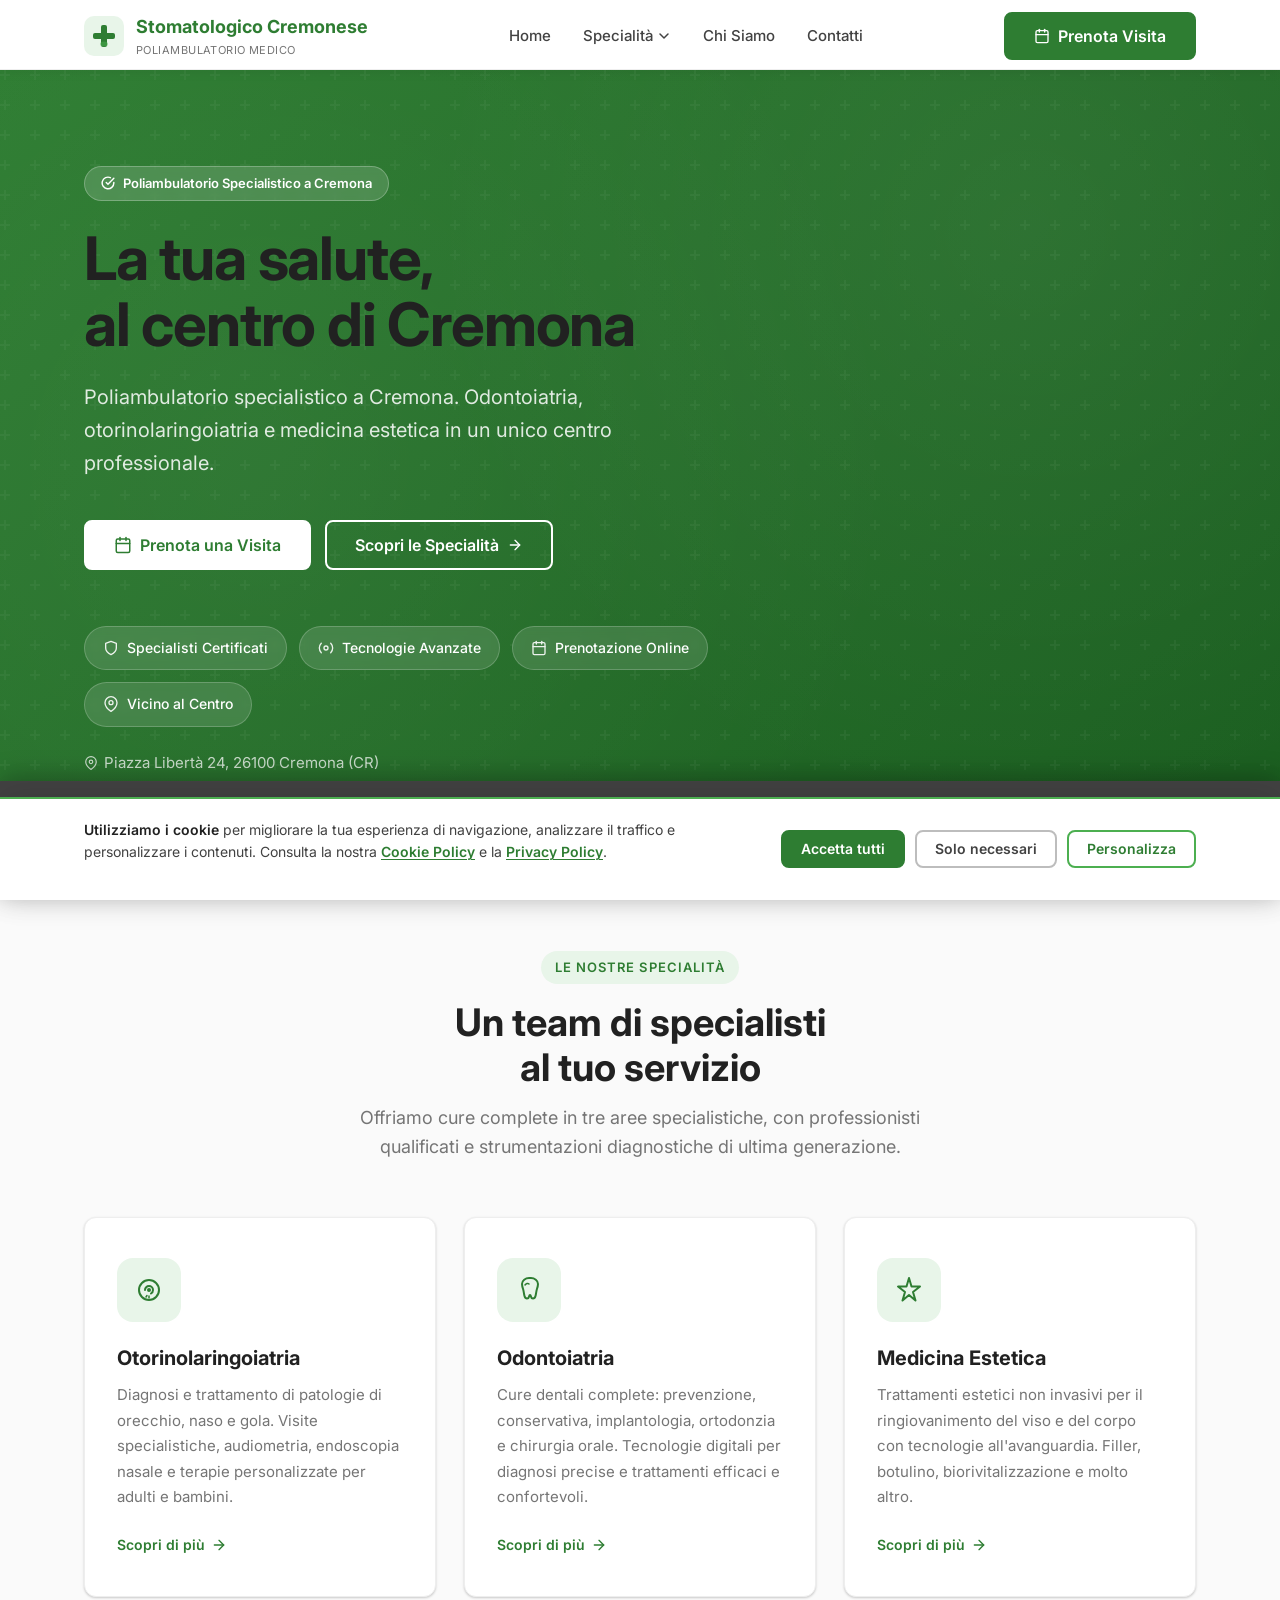
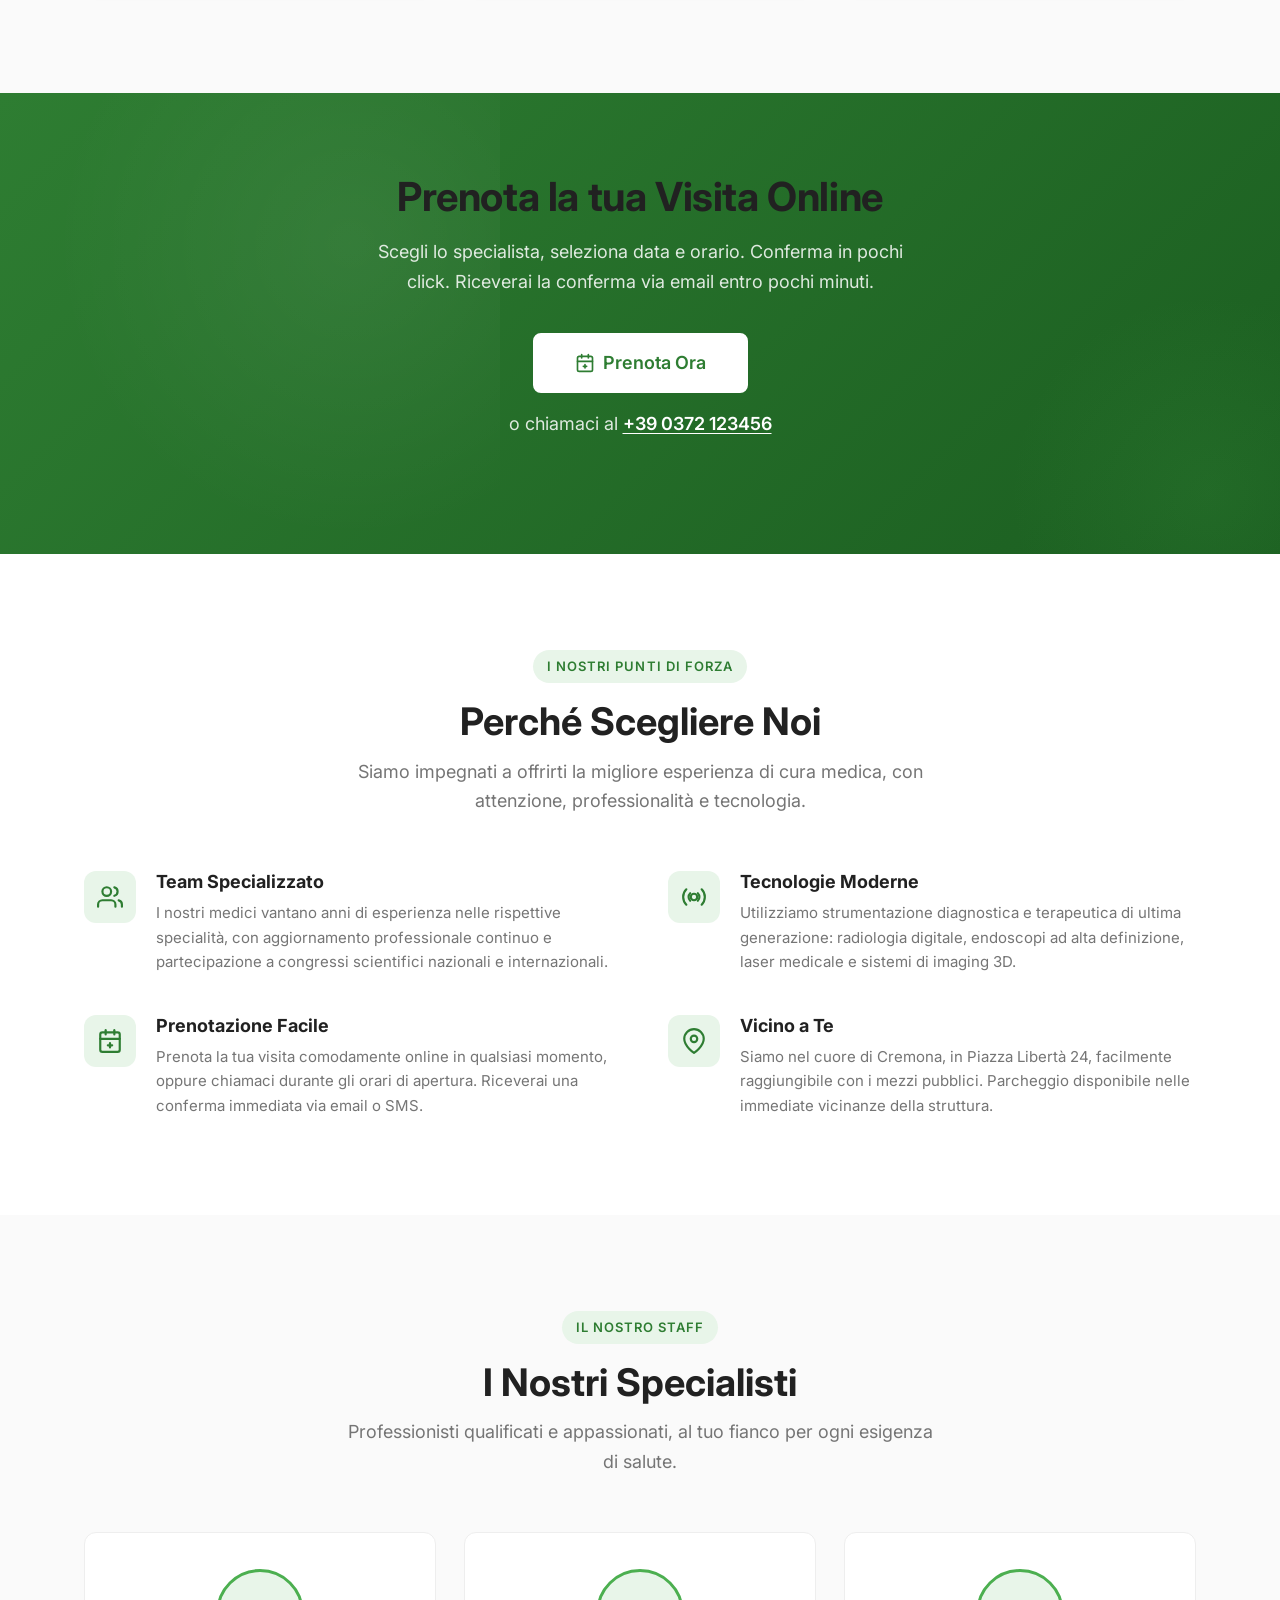
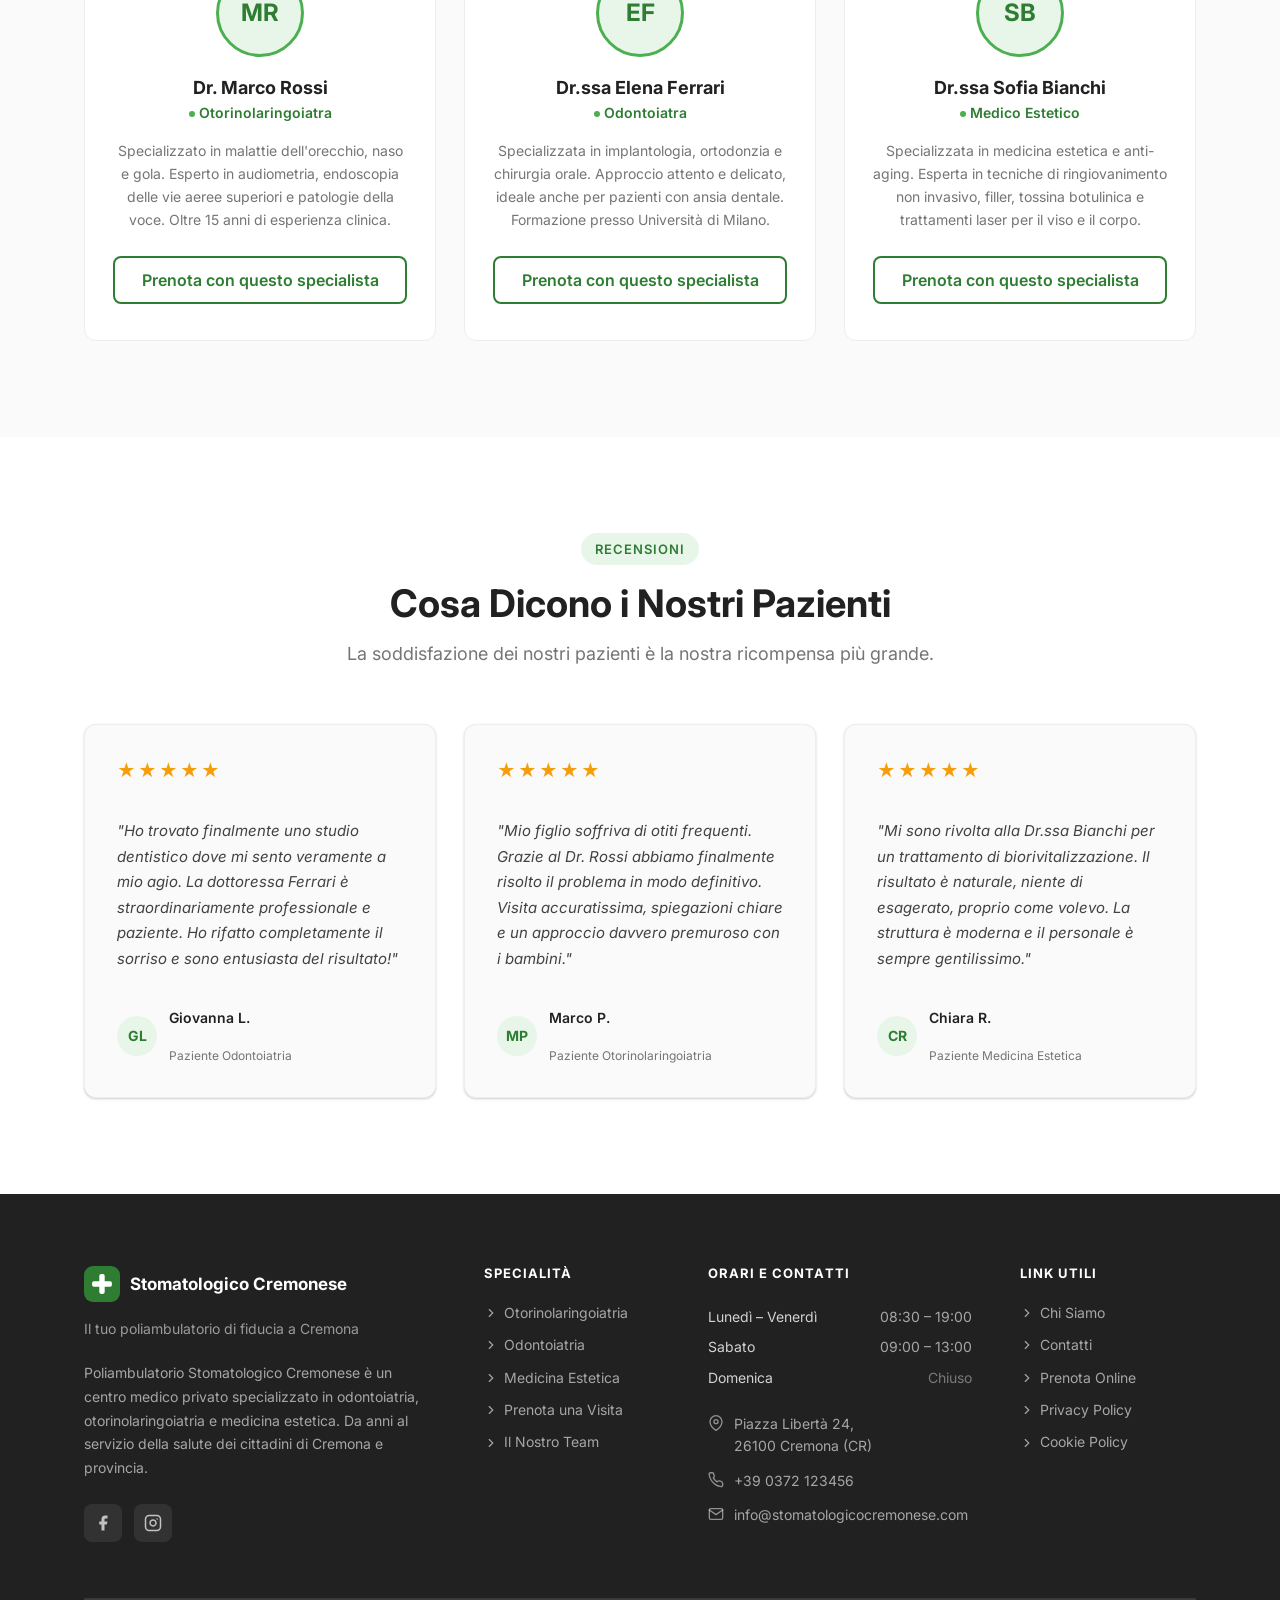
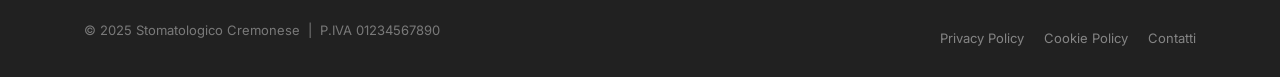
==== commit 0aa410d2: "Fix broken 'Prenota Visita' links pointing to non-existent /prenota/ directory Replace all /prenota/" ====
--- a/index.html
+++ b/index.html
@@ -1130,7 +1130,7 @@
 
         <!-- CTA + Hamburger -->
         <div class="nav-actions">
-          <a href="/prenota/" class="btn btn-primary" aria-label="Prenota una visita medica online">
+          <a href="/pages/prenota.html" class="btn btn-primary" aria-label="Prenota una visita medica online">
             <svg width="16" height="16" viewBox="0 0 24 24" fill="none" stroke="currentColor" stroke-width="2" stroke-linecap="round" stroke-linejoin="round" aria-hidden="true">
               <rect x="3" y="4" width="18" height="18" rx="2" ry="2"/>
               <line x1="16" y1="2" x2="16" y2="6"/>
@@ -1174,7 +1174,7 @@
         </p>
 
         <div class="hero-actions">
-          <a href="/prenota/" class="btn btn-white" aria-label="Prenota una visita medica online">
+          <a href="/pages/prenota.html" class="btn btn-white" aria-label="Prenota una visita medica online">
             <svg width="18" height="18" viewBox="0 0 24 24" fill="none" stroke="currentColor" stroke-width="2" stroke-linecap="round" stroke-linejoin="round" aria-hidden="true">
               <rect x="3" y="4" width="18" height="18" rx="2" ry="2"/>
               <line x1="16" y1="2" x2="16" y2="6"/>
@@ -1326,7 +1326,7 @@
         <h2 id="booking-title">Prenota la tua Visita Online</h2>
         <p>Scegli lo specialista, seleziona data e orario. Conferma in pochi click. Riceverai la conferma via email entro pochi minuti.</p>
         <div class="booking-cta-actions">
-          <a href="/prenota/" class="btn btn-white" aria-label="Prenota una visita medica online">
+          <a href="/pages/prenota.html" class="btn btn-white" aria-label="Prenota una visita medica online">
             <svg width="20" height="20" viewBox="0 0 24 24" fill="none" stroke="currentColor" stroke-width="2" stroke-linecap="round" stroke-linejoin="round" aria-hidden="true">
               <rect x="3" y="4" width="18" height="18" rx="2" ry="2"/>
               <line x1="16" y1="2" x2="16" y2="6"/>
@@ -1442,7 +1442,7 @@
           <h3 class="doctor-name" id="doctor-rossi-name">Dr. Marco Rossi</h3>
           <p class="doctor-specialty">Otorinolaringoiatra</p>
           <p class="doctor-bio">Specializzato in malattie dell'orecchio, naso e gola. Esperto in audiometria, endoscopia delle vie aeree superiori e patologie della voce. Oltre 15 anni di esperienza clinica.</p>
-          <a href="/prenota/?specialista=dr-marco-rossi" class="btn btn-outline" style="width:100%;justify-content:center;" aria-label="Prenota una visita con Dr. Marco Rossi, Otorinolaringoiatra">
+          <a href="/pages/prenota.html?specialista=dr-marco-rossi" class="btn btn-outline" style="width:100%;justify-content:center;" aria-label="Prenota una visita con Dr. Marco Rossi, Otorinolaringoiatra">
             Prenota con questo specialista
           </a>
         </article>
@@ -1453,7 +1453,7 @@
           <h3 class="doctor-name" id="doctor-ferrari-name">Dr.ssa Elena Ferrari</h3>
           <p class="doctor-specialty">Odontoiatra</p>
           <p class="doctor-bio">Specializzata in implantologia, ortodonzia e chirurgia orale. Approccio attento e delicato, ideale anche per pazienti con ansia dentale. Formazione presso Università di Milano.</p>
-          <a href="/prenota/?specialista=dr-elena-ferrari" class="btn btn-outline" style="width:100%;justify-content:center;" aria-label="Prenota una visita con Dr.ssa Elena Ferrari, Odontoiatra">
+          <a href="/pages/prenota.html?specialista=dr-elena-ferrari" class="btn btn-outline" style="width:100%;justify-content:center;" aria-label="Prenota una visita con Dr.ssa Elena Ferrari, Odontoiatra">
             Prenota con questo specialista
           </a>
         </article>
@@ -1464,7 +1464,7 @@
           <h3 class="doctor-name" id="doctor-bianchi-name">Dr.ssa Sofia Bianchi</h3>
           <p class="doctor-specialty">Medico Estetico</p>
           <p class="doctor-bio">Specializzata in medicina estetica e anti-aging. Esperta in tecniche di ringiovanimento non invasivo, filler, tossina botulinica e trattamenti laser per il viso e il corpo.</p>
-          <a href="/prenota/?specialista=dr-sofia-bianchi" class="btn btn-outline" style="width:100%;justify-content:center;" aria-label="Prenota una visita con Dr.ssa Sofia Bianchi, Medico Estetico">
+          <a href="/pages/prenota.html?specialista=dr-sofia-bianchi" class="btn btn-outline" style="width:100%;justify-content:center;" aria-label="Prenota una visita con Dr.ssa Sofia Bianchi, Medico Estetico">
             Prenota con questo specialista
           </a>
         </article>
@@ -1594,7 +1594,7 @@
               </a>
             </li>
             <li>
-              <a href="/prenota/">
+              <a href="/pages/prenota.html">
                 <svg width="14" height="14" viewBox="0 0 24 24" fill="none" stroke="currentColor" stroke-width="2" stroke-linecap="round" aria-hidden="true"><polyline points="9 18 15 12 9 6"/></svg>
                 Prenota una Visita
               </a>
@@ -1668,7 +1668,7 @@
               </a>
             </li>
             <li>
-              <a href="/prenota/">
+              <a href="/pages/prenota.html">
                 <svg width="14" height="14" viewBox="0 0 24 24" fill="none" stroke="currentColor" stroke-width="2" stroke-linecap="round" aria-hidden="true"><polyline points="9 18 15 12 9 6"/></svg>
                 Prenota Online
               </a>
